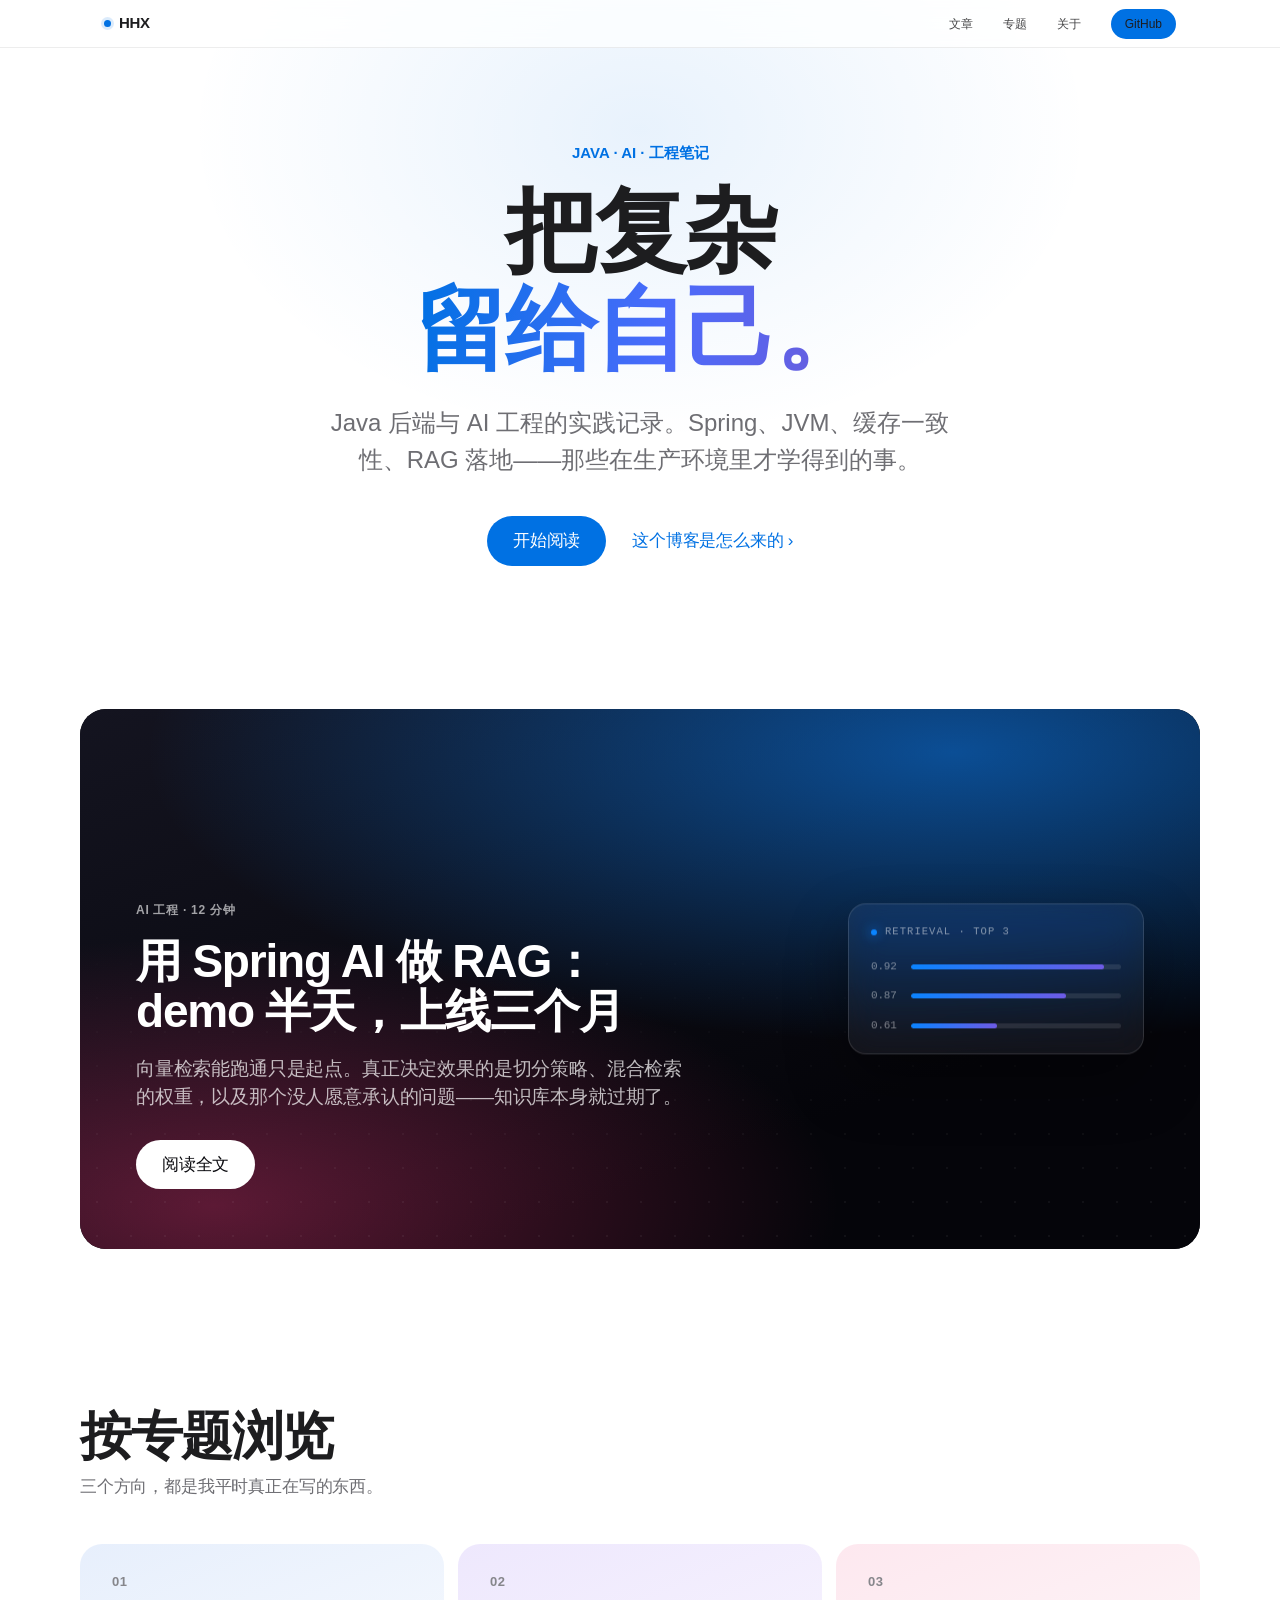
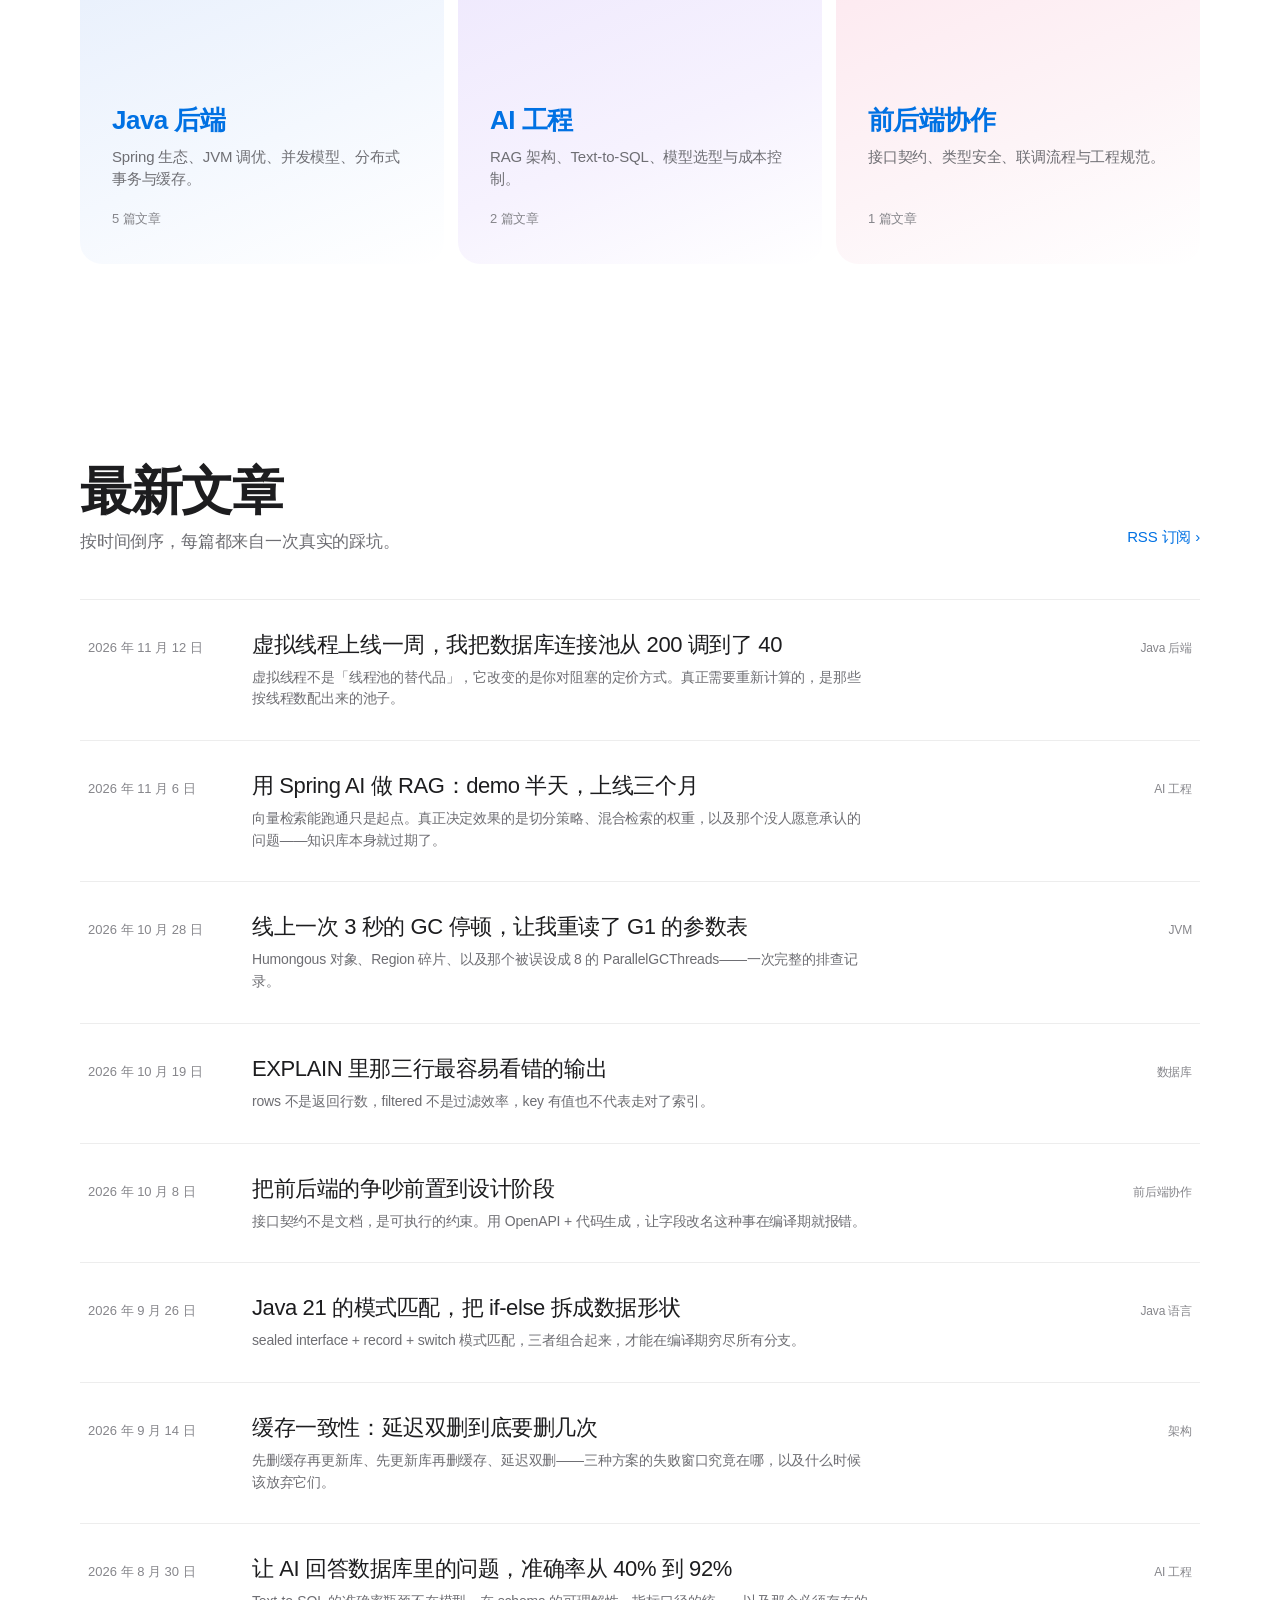
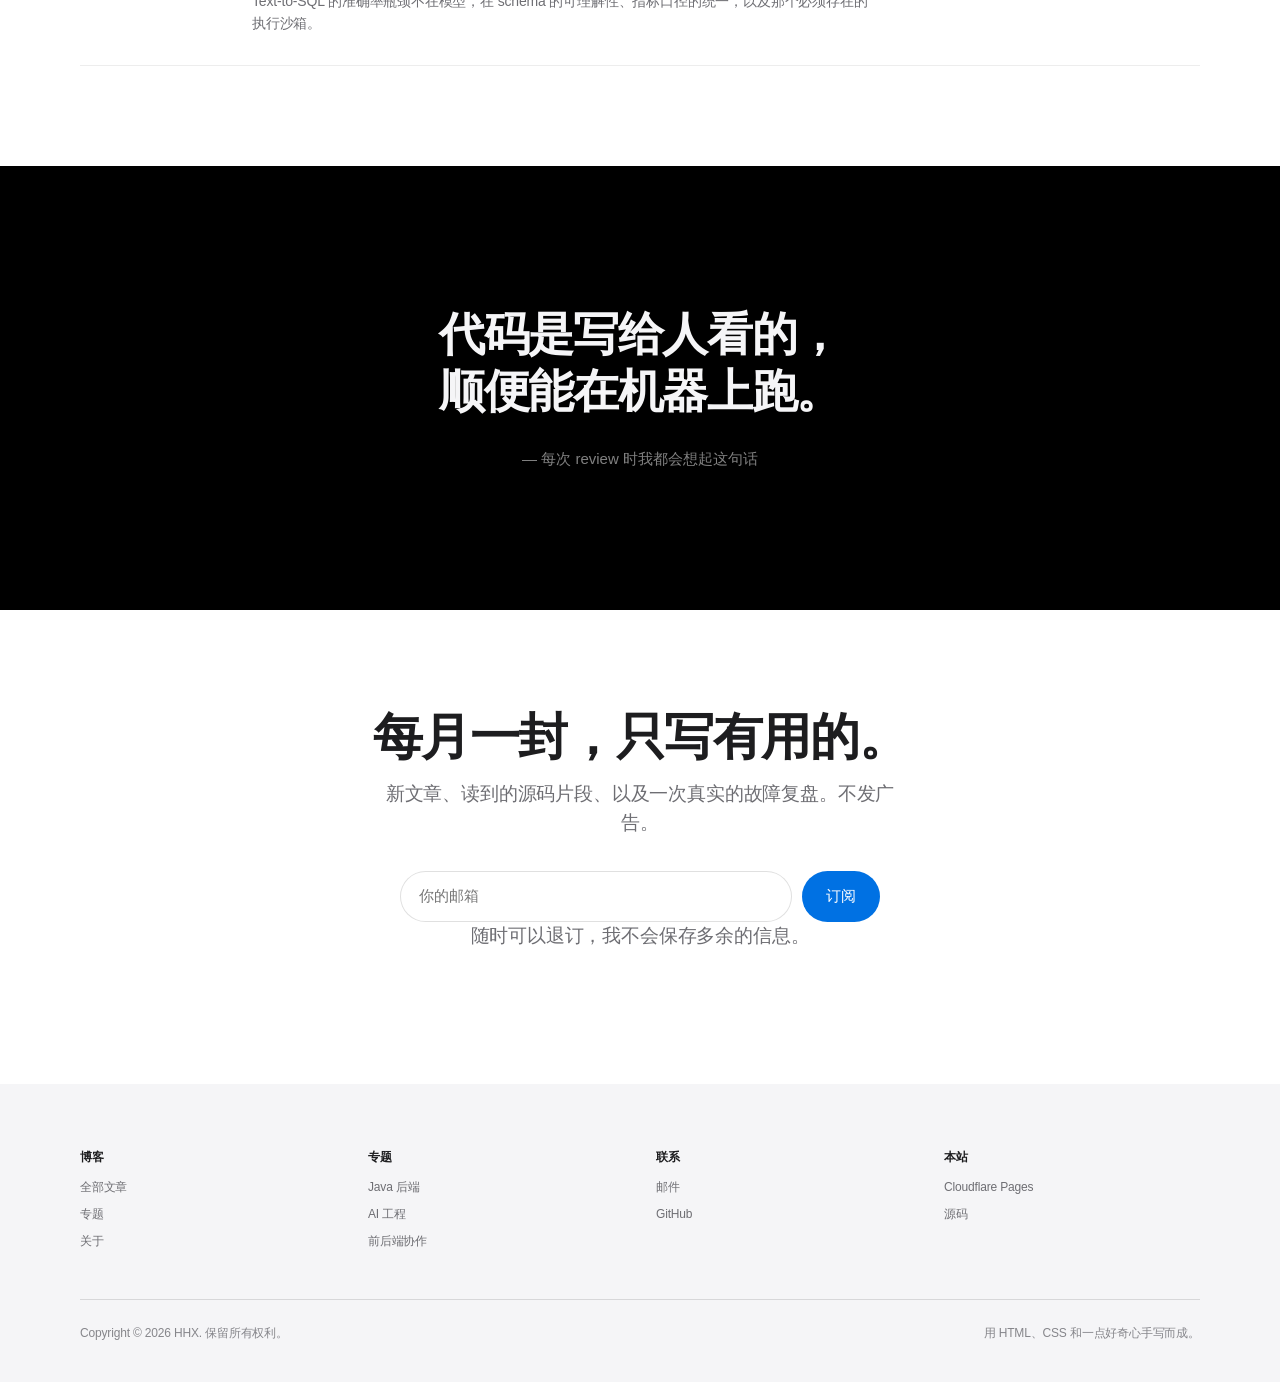
==== index.html @ f8a6522a "feat: 初始化苹果风个人博客 - index/article/about 三页，纯静态零依赖 - 数据驱动文章列表，支持深色模式与移动端 - Cloudflare Pages 部署" ====
<!DOCTYPE html>
<html lang="zh-CN">
<head>
<meta charset="UTF-8" />
<meta name="viewport" content="width=device-width, initial-scale=1" />
<title>HHX — Java 后端与 AI 工程笔记</title>
<meta name="description" content="Java 后端与 AI 工程的实践笔记：Spring、JVM、缓存架构、RAG 与 AI 应用落地。" />
<meta name="theme-color" content="#ffffff" />
<meta property="og:title" content="HHX — Java 后端与 AI 工程笔记" />
<meta property="og:description" content="把复杂留给自己。" />
<meta property="og:type" content="website" />
<link rel="icon" href="data:image/svg+xml,%3Csvg xmlns='http://www.w3.org/2000/svg' viewBox='0 0 32 32'%3E%3Crect width='32' height='32' rx='8' fill='%230071e3'/%3E%3Ctext x='16' y='22' font-family='Helvetica,Arial' font-size='15' font-weight='700' fill='white' text-anchor='middle'%3EH%3C/text%3E%3C/svg%3E" />
<link rel="stylesheet" href="assets/css/site.css" />
</head>
<body>

<nav class="nav">
  <div class="nav-inner">
    <a class="brand" href="index.html"><span class="brand-dot"></span>HHX</a>
    <div class="nav-links">
      <a href="#articles">文章</a>
      <a href="#topics">专题</a>
      <a href="about.html">关于</a>
      <a class="nav-cta" href="https://github.com" target="_blank" rel="noopener">GitHub</a>
    </div>
  </div>
</nav>

<header class="hero">
  <p class="eyebrow reveal">JAVA · AI · 工程笔记</p>
  <h1 class="reveal">把复杂<br /><span class="grad">留给自己。</span></h1>
  <p class="hero-sub reveal">Java 后端与 AI 工程的实践记录。Spring、JVM、缓存一致性、RAG 落地——那些在生产环境里才学得到的事。</p>
  <div class="cta-row reveal">
    <a class="btn" href="#articles">开始阅读</a>
    <a class="link-arrow" href="about.html">这个博客是怎么来的 <span>›</span></a>
  </div>
</header>

<section class="section section--tight">
  <article class="feature reveal" data-featured>
    <div class="feature-body">
      <span class="tag" data-featured-meta>精选</span>
      <h3 data-featured-title>用 Spring AI 做 RAG：demo 半天，上线三个月</h3>
      <p data-featured-excerpt>向量检索能跑通只是起点。真正决定效果的是切分策略与混合检索。</p>
      <a class="btn" data-featured-link href="article.html">阅读全文</a>
    </div>
    <div class="feature-art" aria-hidden="true">
      <div class="fa-panel">
        <div class="fa-head"><span class="fa-dot"></span>retrieval · top 3</div>
        <div class="fa-row"><span class="fa-score">0.92</span><span class="fa-bar"><i style="--w:92%"></i></span></div>
        <div class="fa-row"><span class="fa-score">0.87</span><span class="fa-bar"><i style="--w:74%"></i></span></div>
        <div class="fa-row"><span class="fa-score">0.61</span><span class="fa-bar"><i style="--w:41%"></i></span></div>
      </div>
    </div>
  </article>
</section>

<section class="section" id="topics">
  <div class="wrap">
    <div class="section-head reveal">
      <div>
        <h2>按专题浏览</h2>
        <p>三个方向，都是我平时真正在写的东西。</p>
      </div>
    </div>
    <div class="tiles">
      <a class="tile tile--java reveal" href="#articles">
        <span class="tile-num">01</span>
        <h3>Java 后端</h3>
        <p>Spring 生态、JVM 调优、并发模型、分布式事务与缓存。</p>
        <span class="count" data-count="java">文章</span>
      </a>
      <a class="tile tile--ai reveal" href="#articles">
        <span class="tile-num">02</span>
        <h3>AI 工程</h3>
        <p>RAG 架构、Text-to-SQL、模型选型与成本控制。</p>
        <span class="count" data-count="ai">文章</span>
      </a>
      <a class="tile tile--fe reveal" href="#articles">
        <span class="tile-num">03</span>
        <h3>前后端协作</h3>
        <p>接口契约、类型安全、联调流程与工程规范。</p>
        <span class="count" data-count="fe">文章</span>
      </a>
    </div>
  </div>
</section>

<section class="section" id="articles">
  <div class="wrap">
    <div class="section-head reveal">
      <div>
        <h2>最新文章</h2>
        <p>按时间倒序，每篇都来自一次真实的踩坑。</p>
      </div>
      <a class="link-arrow" href="about.html">RSS 订阅 <span>›</span></a>
    </div>
    <div class="posts" data-post-list></div>
  </div>
</section>

<section class="quote">
  <blockquote class="reveal">代码是写给人看的，<br />顺便能在机器上跑。</blockquote>
  <cite class="reveal">— 每次 review 时我都会想起这句话</cite>
</section>

<section class="section">
  <div class="wrap subscribe">
    <h2 class="reveal">每月一封，只写有用的。</h2>
    <p class="reveal">新文章、读到的源码片段、以及一次真实的故障复盘。不发广告。</p>
    <form class="mail-form reveal">
      <input type="email" placeholder="你的邮箱" required aria-label="邮箱" />
      <button type="submit">订阅</button>
    </form>
    <p class="form-note reveal">随时可以退订，我不会保存多余的信息。</p>
  </div>
</section>

<footer class="footer">
  <div class="footer-inner">
    <div class="footer-cols">
      <div class="footer-col">
        <h4>博客</h4>
        <ul>
          <li><a href="#articles">全部文章</a></li>
          <li><a href="#topics">专题</a></li>
          <li><a href="about.html">关于</a></li>
        </ul>
      </div>
      <div class="footer-col">
        <h4>专题</h4>
        <ul>
          <li><a href="#articles">Java 后端</a></li>
          <li><a href="#articles">AI 工程</a></li>
          <li><a href="#articles">前后端协作</a></li>
        </ul>
      </div>
      <div class="footer-col">
        <h4>联系</h4>
        <ul>
          <li><a href="mailto:huanghaoxuan822@163.com">邮件</a></li>
          <li><a href="https://github.com" target="_blank" rel="noopener">GitHub</a></li>
        </ul>
      </div>
      <div class="footer-col">
        <h4>本站</h4>
        <ul>
          <li><a href="https://pages.cloudflare.com" target="_blank" rel="noopener">Cloudflare Pages</a></li>
          <li><a href="https://github.com" target="_blank" rel="noopener">源码</a></li>
        </ul>
      </div>
    </div>
    <div class="footer-bottom">
      <span>Copyright © <span data-year>2026</span> HHX. 保留所有权利。</span>
      <span>用 HTML、CSS 和一点好奇心手写而成。</span>
    </div>
  </div>
</footer>

<script src="assets/js/data.js"></script>
<script src="assets/js/app.js"></script>
</body>
</html>
---- assets/css/site.css ----
/* ==========================================================================
   HHX — Java & AI Notes
   视觉语言参考 apple.com：系统字体、大留白、极细分割线、克制的动效
   ========================================================================== */

:root {
  --ink: #1d1d1f;
  --ink-2: #6e6e73;
  --ink-3: #86868b;
  --line: rgba(0, 0, 0, 0.12);
  --line-soft: rgba(0, 0, 0, 0.07);
  --paper: #ffffff;
  --paper-2: #f5f5f7;
  --night: #000000;
  --night-ink: #f5f5f7;
  --blue: #0071e3;
  --blue-hover: #0077ed;
  --nav-h: 48px;
  --maxw: 1120px;
  --ease: cubic-bezier(0.28, 0.11, 0.32, 1);
  --font: "SF Pro Display", "SF Pro Text", -apple-system, BlinkMacSystemFont,
    "Helvetica Neue", "PingFang SC", "Hiragino Sans GB", "Microsoft YaHei",
    sans-serif;
  --mono: "SF Mono", ui-monospace, "JetBrains Mono", Menlo, Consolas,
    "Liberation Mono", monospace;
}

* {
  box-sizing: border-box;
}

html {
  scroll-behavior: smooth;
  -webkit-text-size-adjust: 100%;
}

body {
  margin: 0;
  background: var(--paper);
  color: var(--ink);
  font-family: var(--font);
  font-size: 17px;
  line-height: 1.5;
  letter-spacing: -0.01em;
  -webkit-font-smoothing: antialiased;
  -moz-osx-font-smoothing: grayscale;
  overflow-x: hidden;
}

img {
  max-width: 100%;
  display: block;
}

a {
  color: var(--blue);
  text-decoration: none;
  transition: opacity 0.3s var(--ease), color 0.3s var(--ease);
}

a:hover {
  text-decoration: none;
}

::selection {
  background: rgba(0, 113, 227, 0.18);
}

/* ---------- 导航 ---------- */

.nav {
  position: fixed;
  top: 0;
  left: 0;
  right: 0;
  z-index: 100;
  height: var(--nav-h);
  background: rgba(255, 255, 255, 0.72);
  backdrop-filter: saturate(180%) blur(20px);
  -webkit-backdrop-filter: saturate(180%) blur(20px);
  border-bottom: 1px solid var(--line-soft);
  transition: background 0.4s var(--ease), border-color 0.4s var(--ease);
}

.nav-inner {
  max-width: var(--maxw);
  height: 100%;
  margin: 0 auto;
  padding: 0 24px;
  display: flex;
  align-items: center;
  gap: 32px;
}

.brand {
  font-size: 15px;
  font-weight: 600;
  letter-spacing: -0.02em;
  color: var(--ink);
  display: inline-flex;
  align-items: center;
  gap: 8px;
}

.brand-dot {
  width: 7px;
  height: 7px;
  border-radius: 50%;
  background: var(--blue);
  box-shadow: 0 0 0 3px rgba(0, 113, 227, 0.14);
}

.nav-links {
  display: flex;
  align-items: center;
  gap: 30px;
  margin-left: auto;
}

.nav-links a {
  font-size: 12px;
  color: var(--ink);
  opacity: 0.82;
  letter-spacing: 0;
}

.nav-links a:hover {
  opacity: 1;
}

.nav-links a.is-active {
  opacity: 1;
  font-weight: 500;
}

.nav-cta {
  font-size: 12px;
  color: #fff;
  background: var(--blue);
  padding: 6px 14px;
  border-radius: 980px;
  opacity: 1 !important;
}

.nav-cta:hover {
  background: var(--blue-hover);
}

/* ---------- 首屏 ---------- */

.hero {
  padding: calc(var(--nav-h) + 92px) 24px 84px;
  text-align: center;
  position: relative;
  overflow: hidden;
}

.hero::after {
  content: "";
  position: absolute;
  left: 50%;
  top: -180px;
  width: 900px;
  height: 620px;
  transform: translateX(-50%);
  background: radial-gradient(
    closest-side,
    rgba(0, 113, 227, 0.09),
    rgba(0, 113, 227, 0)
  );
  pointer-events: none;
  z-index: -1;
}

.eyebrow {
  display: inline-block;
  font-size: 15px;
  font-weight: 600;
  color: var(--blue);
  letter-spacing: 0;
  margin: 0 0 18px;
}

.hero h1 {
  margin: 0 auto 26px;
  font-size: clamp(42px, 7.4vw, 92px);
  line-height: 1.06;
  letter-spacing: -0.02em;
  font-weight: 700;
  max-width: 15em;
}

.grad {
  background: linear-gradient(96deg, #0071e3 0%, #4b6bfb 55%, #6e5bd8 100%);
  -webkit-background-clip: text;
  background-clip: text;
  -webkit-text-fill-color: transparent;
  color: transparent;
}

.hero-sub {
  margin: 0 auto;
  max-width: 620px;
  font-size: clamp(19px, 2.1vw, 24px);
  line-height: 1.55;
  color: var(--ink-2);
  letter-spacing: 0;
}

.cta-row {
  margin-top: 38px;
  display: flex;
  align-items: center;
  justify-content: center;
  gap: 26px;
  flex-wrap: wrap;
}

.btn {
  display: inline-flex;
  align-items: center;
  gap: 7px;
  font-size: 17px;
  padding: 12px 26px;
  border-radius: 980px;
  background: var(--blue);
  color: #fff;
  transition: background 0.25s var(--ease), transform 0.25s var(--ease);
}

.btn:hover {
  background: var(--blue-hover);
  transform: translateY(-1px);
}

.link-arrow {
  font-size: 17px;
  color: var(--blue);
  display: inline-flex;
  align-items: center;
  gap: 4px;
}

.link-arrow span {
  transition: transform 0.3s var(--ease);
  display: inline-block;
}

.link-arrow:hover span {
  transform: translateX(3px);
}

/* ---------- 通用区块 ---------- */

.section {
  padding: 100px 24px;
}

.section--tight {
  padding: 60px 24px;
}

.wrap {
  max-width: var(--maxw);
  margin: 0 auto;
}

.section-head {
  display: flex;
  align-items: flex-end;
  justify-content: space-between;
  gap: 24px;
  margin-bottom: 44px;
}

.section-head h2 {
  margin: 0;
  font-size: clamp(30px, 4.2vw, 52px);
  line-height: 1.06;
  letter-spacing: -0.028em;
  font-weight: 700;
}

.section-head p {
  margin: 10px 0 0;
  color: var(--ink-2);
  font-size: 17px;
}

.section-head .link-arrow {
  font-size: 15px;
  white-space: nowrap;
  padding-bottom: 6px;
}

/* ---------- 精选大卡 ---------- */

.feature {
  max-width: var(--maxw);
  margin: 0 auto;
  border-radius: 26px;
  overflow: hidden;
  position: relative;
  min-height: 540px;
  display: flex;
  align-items: flex-end;
  background: #0b0b0f;
  color: #fff;
  isolation: isolate;
}

.feature::before {
  content: "";
  position: absolute;
  inset: 0;
  background: radial-gradient(
      120% 90% at 78% 8%,
      rgba(10, 132, 255, 0.55),
      transparent 60%
    ),
    radial-gradient(90% 80% at 12% 92%, rgba(255, 59, 127, 0.34), transparent 62%),
    linear-gradient(160deg, #141420 0%, #05050a 72%);
  z-index: -2;
}

.feature::after {
  content: "";
  position: absolute;
  inset: 0;
  background-image: radial-gradient(
      rgba(255, 255, 255, 0.55) 1px,
      transparent 1px
    );
  background-size: 34px 34px;
  opacity: 0.09;
  mask-image: linear-gradient(to top, #000 10%, transparent 62%);
  -webkit-mask-image: linear-gradient(to top, #000 10%, transparent 62%);
  z-index: -1;
}

.feature-body {
  padding: 56px 56px 60px;
  max-width: 660px;
}

.tag {
  display: inline-block;
  font-size: 12px;
  letter-spacing: 0.06em;
  text-transform: uppercase;
  font-weight: 600;
  color: rgba(255, 255, 255, 0.62);
  margin-bottom: 18px;
}

.feature h3 {
  margin: 0 0 18px;
  font-size: clamp(30px, 3.6vw, 46px);
  line-height: 1.08;
  letter-spacing: -0.026em;
  font-weight: 700;
}

.feature p {
  margin: 0 0 28px;
  font-size: 19px;
  line-height: 1.5;
  color: rgba(255, 255, 255, 0.72);
}

.feature .btn {
  background: #fff;
  color: #0b0b0f;
}

.feature .btn:hover {
  background: #ededf2;
}

/* 精选卡右侧的检索示意 */
.feature-art {
  position: absolute;
  right: 56px;
  top: 50%;
  transform: translateY(-50%);
  width: 296px;
  z-index: 1;
  pointer-events: none;
}

.fa-panel {
  background: rgba(255, 255, 255, 0.06);
  border: 1px solid rgba(255, 255, 255, 0.13);
  border-radius: 18px;
  padding: 20px 22px;
  backdrop-filter: blur(16px) saturate(160%);
  -webkit-backdrop-filter: blur(16px) saturate(160%);
  box-shadow: 0 26px 60px rgba(0, 0, 0, 0.38);
  animation: floaty 8s ease-in-out infinite;
}

.fa-head {
  display: flex;
  align-items: center;
  gap: 8px;
  font-family: var(--mono);
  font-size: 10.5px;
  letter-spacing: 0.1em;
  text-transform: uppercase;
  color: rgba(255, 255, 255, 0.5);
  margin-bottom: 18px;
}

.fa-dot {
  width: 6px;
  height: 6px;
  border-radius: 50%;
  background: #0a84ff;
  box-shadow: 0 0 12px #0a84ff;
}

.fa-row {
  display: flex;
  align-items: center;
  gap: 12px;
  margin-bottom: 13px;
}

.fa-row:last-child {
  margin-bottom: 0;
}

.fa-score {
  font-family: var(--mono);
  font-size: 11px;
  color: rgba(255, 255, 255, 0.46);
  width: 28px;
  flex: none;
}

.fa-bar {
  flex: 1;
  height: 5px;
  border-radius: 99px;
  background: rgba(255, 255, 255, 0.1);
  overflow: hidden;
}

.fa-bar i {
  display: block;
  height: 100%;
  width: var(--w, 60%);
  border-radius: 99px;
  background: linear-gradient(90deg, #0a84ff, #6e5be6);
}

@keyframes floaty {
  0%,
  100% {
    transform: translateY(0);
  }
  50% {
    transform: translateY(-9px);
  }
}

/* ---------- 专题磁贴 ---------- */

.tiles {
  display: grid;
  grid-template-columns: repeat(3, 1fr);
  gap: 14px;
  max-width: var(--maxw);
  margin: 0 auto;
}

.tile {
  position: relative;
  border-radius: 22px;
  padding: 36px 32px;
  min-height: 320px;
  display: flex;
  flex-direction: column;
  justify-content: flex-end;
  background: var(--paper-2);
  overflow: hidden;
  transition: transform 0.5s var(--ease), box-shadow 0.5s var(--ease);
}

.tile:hover {
  transform: translateY(-3px);
  box-shadow: 0 22px 50px rgba(0, 0, 0, 0.08);
}

.tile-num {
  position: absolute;
  top: 28px;
  left: 32px;
  font-size: 13px;
  font-weight: 600;
  color: var(--ink-3);
  letter-spacing: 0.04em;
}

.tile h3 {
  margin: 0 0 10px;
  font-size: 26px;
  line-height: 1.15;
  letter-spacing: -0.02em;
  font-weight: 600;
}

.tile p {
  margin: 0 0 18px;
  font-size: 15px;
  line-height: 1.5;
  color: var(--ink-2);
  min-height: 3em;
}

.tile .count {
  font-size: 13px;
  color: var(--ink-3);
}

.tile--java {
  background: linear-gradient(158deg, #e7effc 0%, #f4f8fe 58%, #ffffff 100%);
}

.tile--ai {
  background: linear-gradient(158deg, #eee8fd 0%, #f6f2fe 58%, #ffffff 100%);
}

.tile--fe {
  background: linear-gradient(158deg, #fde8ef 0%, #fdf4f7 58%, #ffffff 100%);
}

/* ---------- 文章列表 ---------- */

.posts {
  max-width: var(--maxw);
  margin: 0 auto;
  border-top: 1px solid var(--line-soft);
}

.post-row {
  display: grid;
  grid-template-columns: 132px 1fr 92px;
  gap: 32px;
  align-items: baseline;
  padding: 30px 8px;
  border-bottom: 1px solid var(--line-soft);
  color: var(--ink);
  transition: background 0.35s var(--ease);
}

.post-row:hover {
  background: var(--paper-2);
}

.post-date {
  font-size: 13px;
  color: var(--ink-3);
  letter-spacing: 0;
  font-variant-numeric: tabular-nums;
}

.post-title {
  font-size: 22px;
  line-height: 1.32;
  letter-spacing: -0.018em;
  font-weight: 500;
  display: flex;
  align-items: baseline;
  gap: 12px;
}

.post-title .dot {
  flex: none;
  transform: translateY(-3px);
  opacity: 0;
  transition: opacity 0.3s var(--ease);
}

.post-row:hover .post-title {
  color: var(--blue);
}

.post-row:hover .dot {
  opacity: 1;
}

.post-excerpt {
  display: block;
  font-size: 14px;
  line-height: 1.55;
  color: var(--ink-2);
  margin-top: 8px;
  max-width: 620px;
}

.post-cat {
  font-size: 12px;
  color: var(--ink-3);
  text-align: right;
  white-space: nowrap;
}

/* ---------- 引文 ---------- */

.quote {
  background: var(--night);
  color: var(--night-ink);
  padding: 140px 24px;
  text-align: center;
}

.quote blockquote {
  margin: 0 auto;
  max-width: 900px;
  font-size: clamp(26px, 4vw, 46px);
  line-height: 1.24;
  letter-spacing: -0.03em;
  font-weight: 600;
}

.quote cite {
  display: block;
  margin-top: 28px;
  font-size: 15px;
  font-style: normal;
  color: rgba(255, 255, 255, 0.5);
  letter-spacing: 0;
}

/* ---------- 订阅 ---------- */

.subscribe {
  text-align: center;
}

.subscribe h2 {
  margin: 0 0 16px;
  font-size: clamp(30px, 4.2vw, 50px);
  letter-spacing: -0.028em;
  line-height: 1.08;
}

.subscribe p {
  margin: 0 auto 34px;
  max-width: 520px;
  color: var(--ink-2);
  font-size: 19px;
}

.mail-form {
  display: flex;
  gap: 10px;
  justify-content: center;
  max-width: 480px;
  margin: 0 auto;
  flex-wrap: wrap;
}

.mail-form input {
  flex: 1 1 240px;
  min-width: 0;
  font: inherit;
  font-size: 15px;
  padding: 13px 18px;
  border-radius: 980px;
  border: 1px solid var(--line);
  background: var(--paper);
  color: var(--ink);
  outline: none;
  transition: border-color 0.3s var(--ease), box-shadow 0.3s var(--ease);
}

.mail-form input:focus {
  border-color: var(--blue);
  box-shadow: 0 0 0 4px rgba(0, 113, 227, 0.12);
}

.mail-form button {
  font: inherit;
  font-size: 15px;
  padding: 13px 24px;
  border: 0;
  border-radius: 980px;
  background: var(--blue);
  color: #fff;
  cursor: pointer;
  transition: background 0.25s var(--ease);
}

.mail-form button:hover {
  background: var(--blue-hover);
}

.form-note {
  margin-top: 14px;
  font-size: 12px;
  color: var(--ink-3);
}

/* ---------- 页脚 ---------- */

.footer {
  background: var(--paper-2);
  padding: 64px 24px 40px;
  font-size: 12px;
  color: var(--ink-2);
}

.footer-inner {
  max-width: var(--maxw);
  margin: 0 auto;
}

.footer-cols {
  display: grid;
  grid-template-columns: repeat(4, 1fr);
  gap: 32px;
  padding-bottom: 40px;
  border-bottom: 1px solid var(--line);
}

.footer-col h4 {
  margin: 0 0 12px;
  font-size: 12px;
  font-weight: 600;
  color: var(--ink);
}

.footer-col ul {
  list-style: none;
  margin: 0;
  padding: 0;
}

.footer-col li {
  margin-bottom: 9px;
}

.footer-col a {
  color: var(--ink-2);
}

.footer-col a:hover {
  color: var(--ink);
}

.footer-bottom {
  padding-top: 24px;
  display: flex;
  justify-content: space-between;
  gap: 16px;
  flex-wrap: wrap;
  color: var(--ink-3);
}

.footer-bottom a {
  color: var(--ink-3);
}

/* ---------- 滚动揭示 ---------- */

.reveal {
  opacity: 0;
  transform: translateY(26px);
  transition: opacity 0.9s var(--ease), transform 0.9s var(--ease);
  will-change: opacity, transform;
}

.reveal.is-in {
  opacity: 1;
  transform: none;
}

/* ---------- 文章页 ---------- */

.article-hero {
  padding: calc(var(--nav-h) + 88px) 24px 56px;
  text-align: center;
}

.article-hero .cat {
  font-size: 13px;
  font-weight: 600;
  color: var(--blue);
  letter-spacing: 0.04em;
  text-transform: uppercase;
}

.article-hero h1 {
  margin: 16px auto 22px;
  max-width: 800px;
  font-size: clamp(31px, 4.6vw, 54px);
  line-height: 1.14;
  letter-spacing: -0.028em;
  font-weight: 700;
}

.article-meta {
  font-size: 13px;
  color: var(--ink-3);
  display: flex;
  gap: 10px;
  justify-content: center;
  align-items: center;
  flex-wrap: wrap;
}

.article-meta i {
  width: 3px;
  height: 3px;
  border-radius: 50%;
  background: currentColor;
  display: inline-block;
  opacity: 0.6;
}

.progress {
  position: fixed;
  top: var(--nav-h);
  left: 0;
  height: 2px;
  width: 0;
  background: var(--blue);
  z-index: 101;
  transition: width 0.1s linear;
}

.prose {
  max-width: 692px;
  margin: 0 auto;
  padding: 0 24px 40px;
  font-size: 19px;
  line-height: 1.72;
  letter-spacing: -0.005em;
  color: var(--ink);
}

.prose > p:first-of-type {
  font-size: 21px;
  line-height: 1.6;
  color: var(--ink-2);
}

.prose h2 {
  margin: 56px 0 18px;
  font-size: 31px;
  line-height: 1.2;
  letter-spacing: -0.024em;
  font-weight: 700;
}

.prose h3 {
  margin: 40px 0 12px;
  font-size: 23px;
  line-height: 1.3;
  letter-spacing: -0.018em;
  font-weight: 600;
}

.prose p {
  margin: 0 0 24px;
}

.prose ul,
.prose ol {
  margin: 0 0 24px;
  padding-left: 22px;
}

.prose li {
  margin-bottom: 9px;
}

.prose a {
  border-bottom: 1px solid rgba(0, 113, 227, 0.32);
}

.prose strong {
  font-weight: 600;
}

.prose code {
  font-family: var(--mono);
  font-size: 0.84em;
  background: rgba(0, 0, 0, 0.055);
  padding: 2px 6px;
  border-radius: 5px;
  letter-spacing: 0;
}

.prose pre {
  background: #15151a;
  color: #f2f2f7;
  border-radius: 18px;
  padding: 24px 26px;
  overflow-x: auto;
  margin: 0 0 30px;
  font-size: 13.5px;
  line-height: 1.75;
  letter-spacing: 0;
}

.prose pre code {
  background: none;
  padding: 0;
  font-size: inherit;
  color: inherit;
}

.prose blockquote {
  margin: 0 0 28px;
  padding: 4px 0 4px 22px;
  border-left: 3px solid var(--blue);
  color: var(--ink-2);
  font-size: 20px;
  line-height: 1.6;
}

.prose img {
  border-radius: 16px;
  margin: 0 0 30px;
}

.prose hr {
  border: 0;
  border-top: 1px solid var(--line-soft);
  margin: 44px 0;
}

.article-foot {
  max-width: 692px;
  margin: 0 auto;
  padding: 32px 24px 96px;
  border-top: 1px solid var(--line-soft);
  display: flex;
  justify-content: space-between;
  align-items: center;
  gap: 20px;
  flex-wrap: wrap;
  font-size: 14px;
  color: var(--ink-2);
}

.chips {
  display: flex;
  gap: 8px;
  flex-wrap: wrap;
}

.chip {
  font-size: 12px;
  padding: 6px 12px;
  border-radius: 980px;
  background: var(--paper-2);
  color: var(--ink-2);
  border: 1px solid var(--line-soft);
}

.next-post {
  display: block;
  max-width: 692px;
  margin: 0 auto 96px;
  padding: 32px;
  border-radius: 20px;
  background: var(--paper-2);
  color: var(--ink);
  transition: transform 0.4s var(--ease), background 0.4s var(--ease);
}

.next-post:hover {
  transform: translateY(-2px);
  background: #eeeef1;
}

.next-post span {
  font-size: 12px;
  color: var(--ink-3);
  letter-spacing: 0.04em;
}

.next-post h4 {
  margin: 10px 0 0;
  font-size: 24px;
  letter-spacing: -0.02em;
  font-weight: 600;
}

/* ---------- 关于页 ---------- */

.about-grid {
  display: grid;
  grid-template-columns: 1.15fr 0.85fr;
  gap: 64px;
  max-width: var(--maxw);
  margin: 0 auto;
  align-items: start;
}

.about-grid p {
  font-size: 19px;
  line-height: 1.68;
  color: var(--ink-2);
  margin: 0 0 22px;
}

.about-grid strong {
  color: var(--ink);
  font-weight: 600;
}

.stack-card {
  border-radius: 22px;
  background: var(--paper-2);
  padding: 32px;
}

.stack-card h3 {
  margin: 0 0 20px;
  font-size: 17px;
  font-weight: 600;
}

.stack-item {
  display: flex;
  justify-content: space-between;
  padding: 12px 0;
  border-bottom: 1px solid var(--line-soft);
  font-size: 14px;
}

.stack-item:last-child {
  border-bottom: 0;
}

.stack-item span:last-child {
  color: var(--ink-3);
}

/* ---------- 响应式 ---------- */

@media (max-width: 1000px) {
  .tiles {
    grid-template-columns: 1fr;
  }

  .tile {
    min-height: 240px;
  }

  .feature-art {
    display: none;
  }

  .about-grid {
    grid-template-columns: 1fr;
    gap: 40px;
  }
}

@media (max-width: 860px) {
  .nav-links {
    gap: 18px;
  }

  .nav-links a:not(.nav-cta):nth-child(2) {
    display: none;
  }

  .hero {
    padding-top: calc(var(--nav-h) + 64px);
    padding-bottom: 72px;
  }

  .section,
  .section--tight {
    padding: 76px 20px;
  }

  .feature-body {
    padding: 36px 28px 40px;
  }

  .feature {
    min-height: 420px;
    border-radius: 20px;
  }

  .post-row {
    grid-template-columns: 1fr;
    gap: 8px;
    padding: 24px 4px;
  }

  .post-cat {
    text-align: left;
    order: -1;
  }

  .footer-cols {
    grid-template-columns: repeat(2, 1fr);
    gap: 28px;
  }

  .section-head {
    flex-direction: column;
    align-items: flex-start;
    gap: 12px;
  }

  .prose {
    font-size: 18px;
  }

  .prose > p:first-of-type {
    font-size: 19px;
  }

  .quote {
    padding: 88px 20px;
  }
}

@media (prefers-reduced-motion: reduce) {
  *,
  *::before,
  *::after {
    animation-duration: 0.001ms !important;
    transition-duration: 0.001ms !important;
    scroll-behavior: auto !important;
  }

  .reveal {
    opacity: 1;
    transform: none;
  }
}

/* ---------- 暗色模式 ---------- */

@media (prefers-color-scheme: dark) {
  :root {
    --ink: #f5f5f7;
    --ink-2: #a1a1a6;
    --ink-3: #86868b;
    --line: rgba(255, 255, 255, 0.16);
    --line-soft: rgba(255, 255, 255, 0.09);
    --paper: #000000;
    --paper-2: #161617;
  }

  .nav {
    background: rgba(0, 0, 0, 0.72);
  }

  .tile--java,
  .tile--ai,
  .tile--fe {
    background: linear-gradient(160deg, #1c1c1f 0%, #121214 100%);
  }

  .tile:hover {
    box-shadow: 0 22px 50px rgba(0, 0, 0, 0.6);
  }

  .next-post:hover {
    background: #1c1c1f;
  }

  .prose code {
    background: rgba(255, 255, 255, 0.1);
  }

  .prose pre {
    background: #101012;
    border: 1px solid rgba(255, 255, 255, 0.08);
  }

  .feature .btn {
    background: #fff;
    color: #0b0b0f;
  }
}
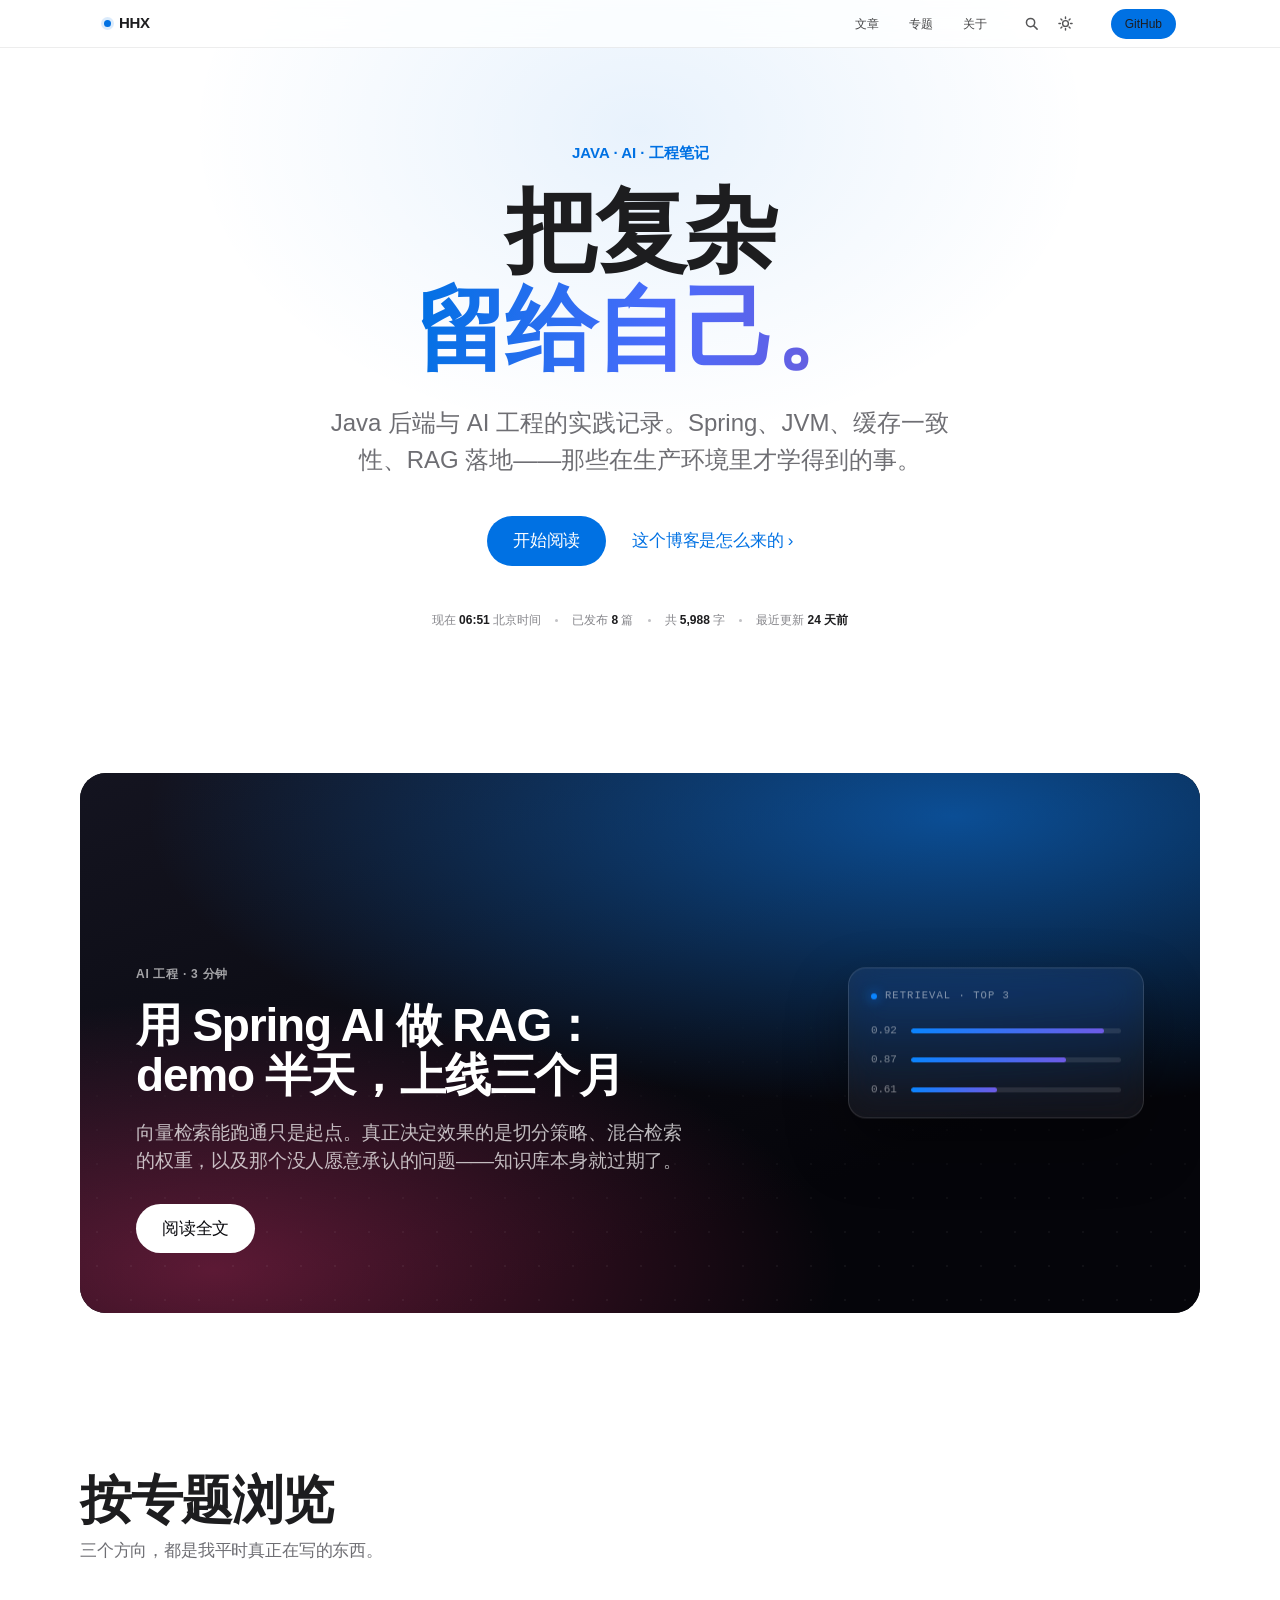
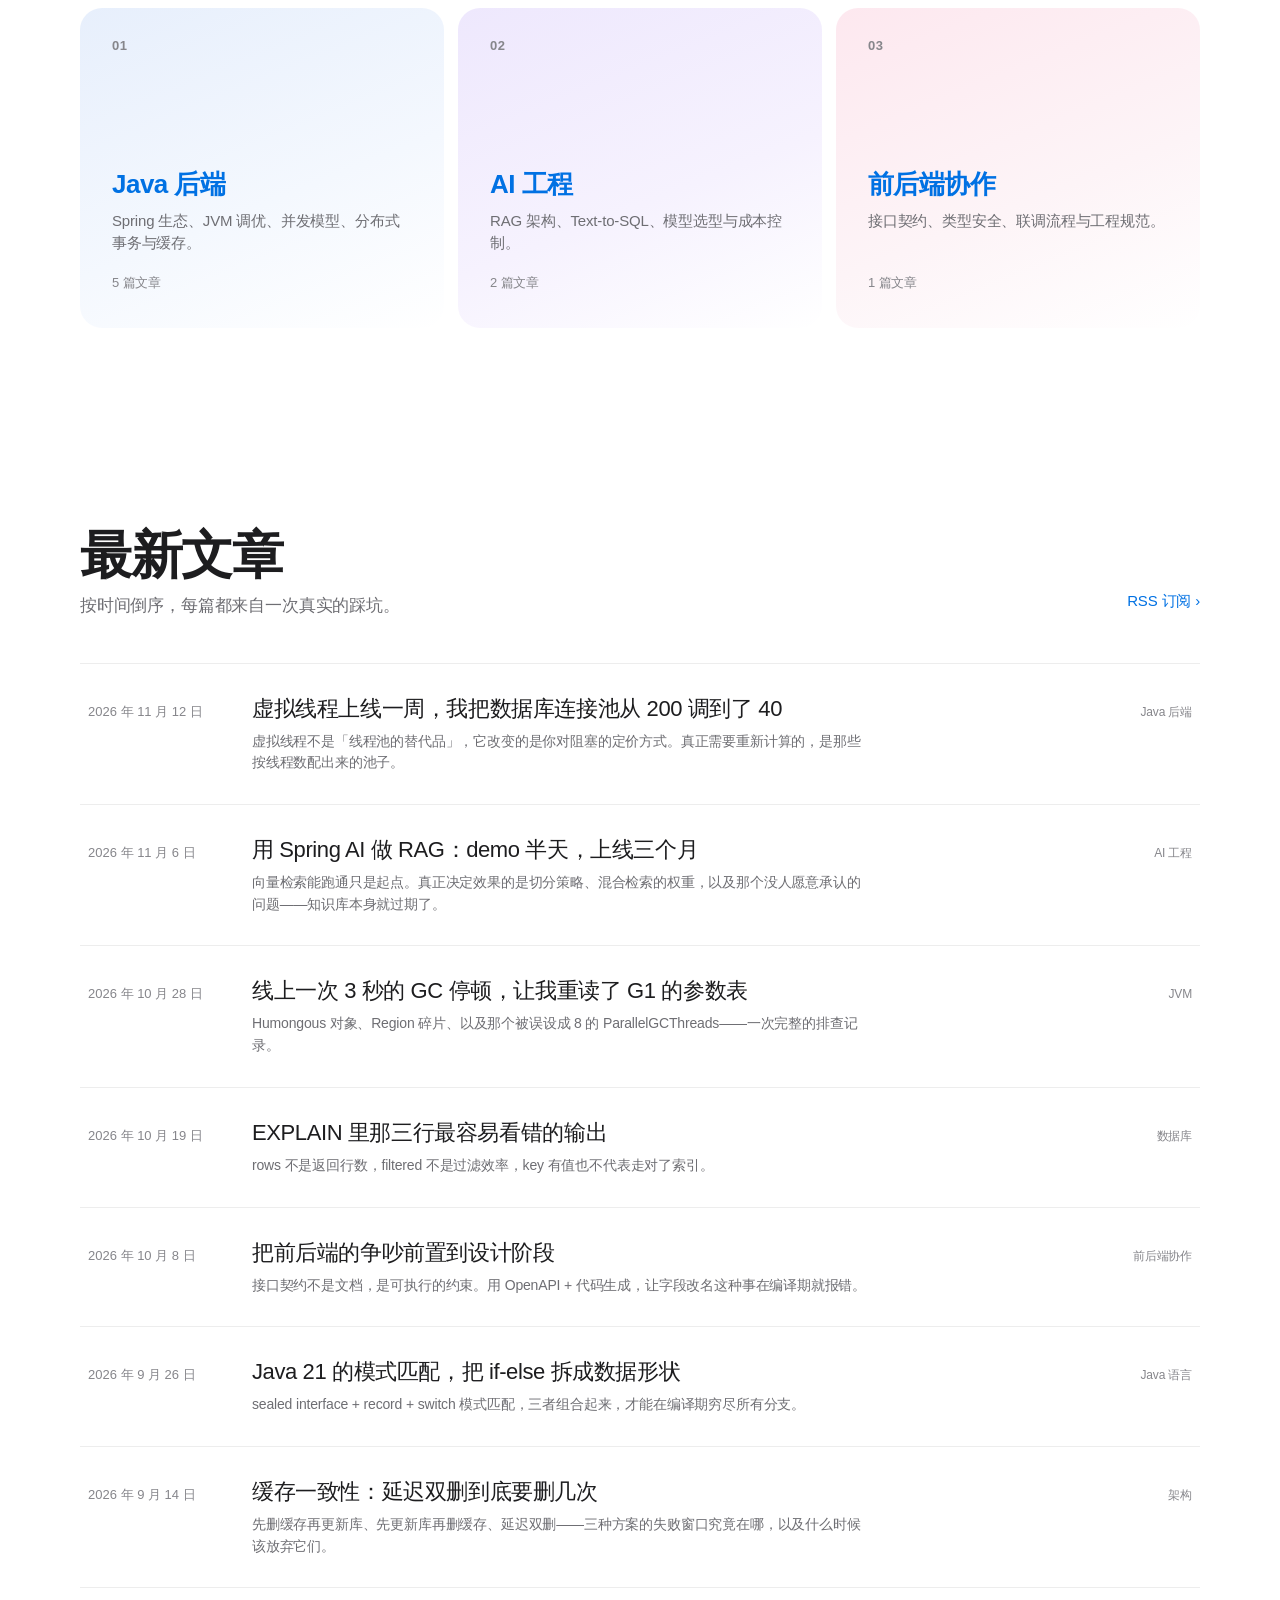
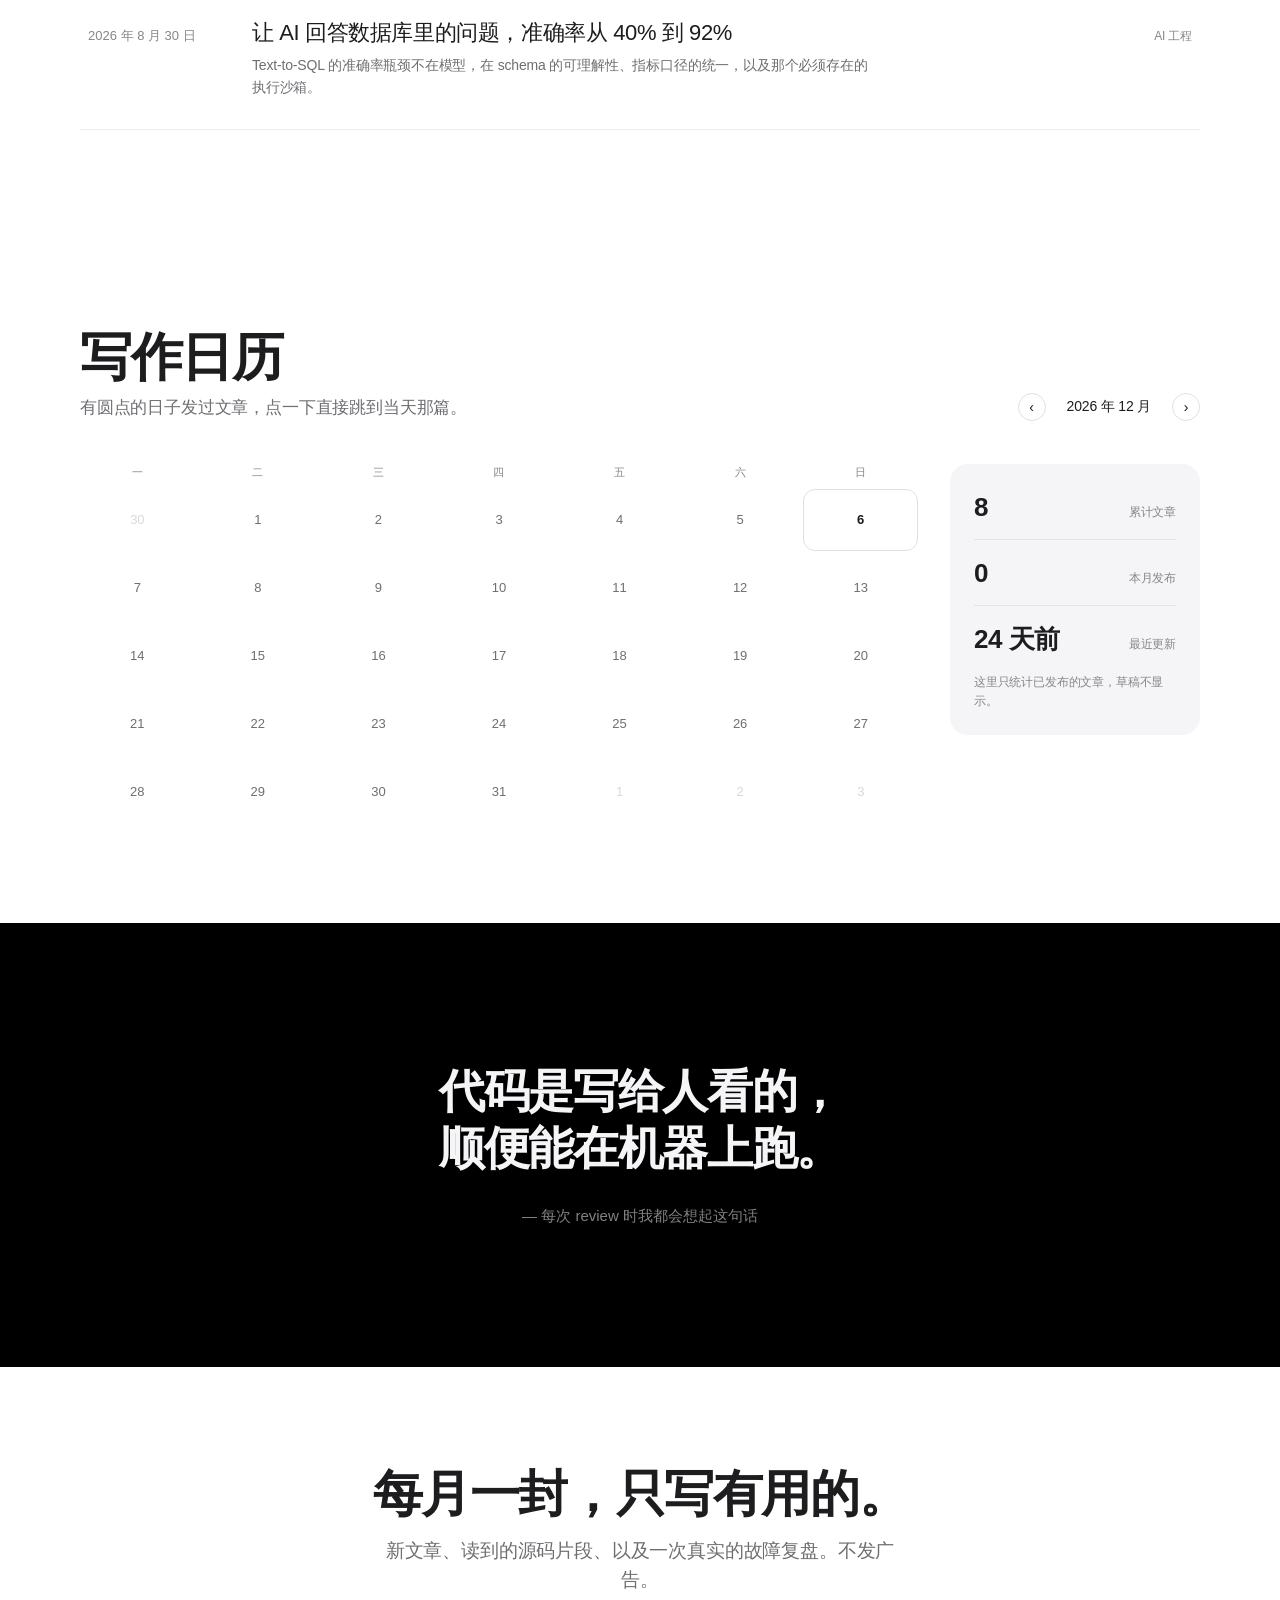
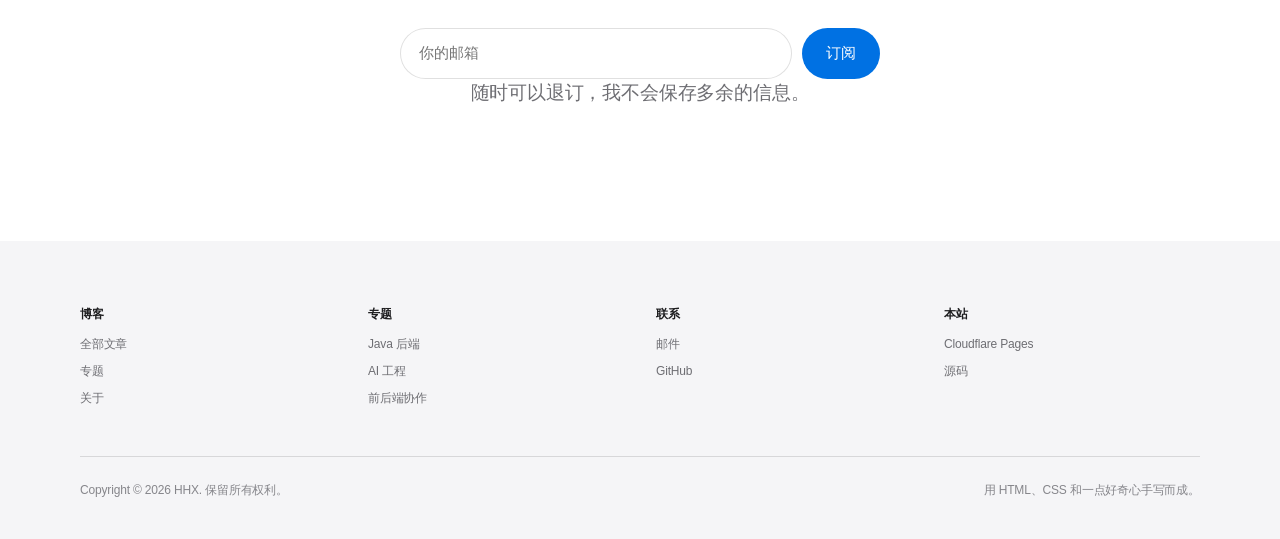
==== commit 4f89be43: "feat: 增加搜索、写作日历、主题切换、目录与 RSS - 站内搜索：⌘K/Ctrl+K 唤起，匹配标题/标签/正文，方向键 + 回车 - 写作日历：月视图，有文章的日期可点击跳转，配累计/本月/最" ====
--- a/index.html
+++ b/index.html
@@ -10,6 +10,7 @@
 <meta property="og:description" content="把复杂留给自己。" />
 <meta property="og:type" content="website" />
 <link rel="icon" href="data:image/svg+xml,%3Csvg xmlns='http://www.w3.org/2000/svg' viewBox='0 0 32 32'%3E%3Crect width='32' height='32' rx='8' fill='%230071e3'/%3E%3Ctext x='16' y='22' font-family='Helvetica,Arial' font-size='15' font-weight='700' fill='white' text-anchor='middle'%3EH%3C/text%3E%3C/svg%3E" />
+<link rel="alternate" type="application/rss+xml" title="HHX — Java 与 AI 笔记" href="feed.xml" />
 <link rel="stylesheet" href="assets/css/site.css" />
 </head>
 <body>
@@ -21,7 +22,7 @@
       <a href="#articles">文章</a>
       <a href="#topics">专题</a>
       <a href="about.html">关于</a>
-      <a class="nav-cta" href="https://github.com" target="_blank" rel="noopener">GitHub</a>
+      <a class="nav-cta" href="https://github.com/h2914214713/hhx-blog" target="_blank" rel="noopener">GitHub</a>
     </div>
   </div>
 </nav>
@@ -33,6 +34,15 @@
   <div class="cta-row reveal">
     <a class="btn" href="#articles">开始阅读</a>
     <a class="link-arrow" href="about.html">这个博客是怎么来的 <span>›</span></a>
+  </div>
+  <div class="statusbar reveal" data-statusbar>
+    <span>现在 <b data-clock>--:--</b> 北京时间</span>
+    <i></i>
+    <span>已发布 <b data-stat-posts>0</b> 篇</span>
+    <i></i>
+    <span>共 <b data-stat-words>0</b> 字</span>
+    <i></i>
+    <span>最近更新 <b data-stat-last>—</b></span>
   </div>
 </header>
 
@@ -93,9 +103,39 @@
         <h2>最新文章</h2>
         <p>按时间倒序，每篇都来自一次真实的踩坑。</p>
       </div>
-      <a class="link-arrow" href="about.html">RSS 订阅 <span>›</span></a>
+      <a class="link-arrow" href="feed.xml">RSS 订阅 <span>›</span></a>
     </div>
     <div class="posts" data-post-list></div>
+  </div>
+</section>
+
+<section class="section" id="calendar">
+  <div class="wrap">
+    <div class="section-head reveal">
+      <div>
+        <h2>写作日历</h2>
+        <p>有圆点的日子发过文章，点一下直接跳到当天那篇。</p>
+      </div>
+      <div class="cal-nav">
+        <button type="button" data-cal-prev aria-label="上个月">‹</button>
+        <span class="cal-label" data-cal-label></span>
+        <button type="button" data-cal-next aria-label="下个月">›</button>
+      </div>
+    </div>
+    <div class="cal-wrap reveal">
+      <div>
+        <div class="cal-week">
+          <span>一</span><span>二</span><span>三</span><span>四</span><span>五</span><span>六</span><span>日</span>
+        </div>
+        <div class="cal-grid" data-cal-grid></div>
+      </div>
+      <aside class="cal-side">
+        <div class="cal-stat"><b data-cal-total>0</b><span>累计文章</span></div>
+        <div class="cal-stat"><b data-cal-month>0</b><span>本月发布</span></div>
+        <div class="cal-stat"><b data-cal-last>—</b><span>最近更新</span></div>
+        <p class="cal-hint">这里只统计已发布的文章，草稿不显示。</p>
+      </aside>
+    </div>
   </div>
 </section>
 
@@ -109,7 +149,7 @@
     <h2 class="reveal">每月一封，只写有用的。</h2>
     <p class="reveal">新文章、读到的源码片段、以及一次真实的故障复盘。不发广告。</p>
     <form class="mail-form reveal">
-      <input type="email" placeholder="你的邮箱" required aria-label="邮箱" />
+      <input type="email" id="sub-email" name="email" placeholder="你的邮箱" required aria-label="邮箱" />
       <button type="submit">订阅</button>
     </form>
     <p class="form-note reveal">随时可以退订，我不会保存多余的信息。</p>
@@ -139,14 +179,14 @@
         <h4>联系</h4>
         <ul>
           <li><a href="mailto:huanghaoxuan822@163.com">邮件</a></li>
-          <li><a href="https://github.com" target="_blank" rel="noopener">GitHub</a></li>
+          <li><a href="https://github.com/h2914214713/hhx-blog" target="_blank" rel="noopener">GitHub</a></li>
         </ul>
       </div>
       <div class="footer-col">
         <h4>本站</h4>
         <ul>
           <li><a href="https://pages.cloudflare.com" target="_blank" rel="noopener">Cloudflare Pages</a></li>
-          <li><a href="https://github.com" target="_blank" rel="noopener">源码</a></li>
+          <li><a href="https://github.com/h2914214713/hhx-blog" target="_blank" rel="noopener">源码</a></li>
         </ul>
       </div>
     </div>
--- a/assets/css/site.css
+++ b/assets/css/site.css
@@ -4,6 +4,7 @@
    ========================================================================== */
 
 :root {
+  color-scheme: light;
   --ink: #1d1d1f;
   --ink-2: #6e6e73;
   --ink-3: #86868b;
@@ -15,6 +16,19 @@
   --night-ink: #f5f5f7;
   --blue: #0071e3;
   --blue-hover: #0077ed;
+  --nav-bg: rgba(255, 255, 255, 0.72);
+  --shadow-hover: 0 22px 50px rgba(0, 0, 0, 0.08);
+  --code-bg: rgba(0, 0, 0, 0.055);
+  --pre-bg: #15151a;
+  --pre-border: transparent;
+  --next-hover-bg: #eeeef1;
+  --tile-java: linear-gradient(158deg, #e7effc 0%, #f4f8fe 58%, #ffffff 100%);
+  --tile-ai: linear-gradient(158deg, #eee8fd 0%, #f6f2fe 58%, #ffffff 100%);
+  --tile-fe: linear-gradient(158deg, #fde8ef 0%, #fdf4f7 58%, #ffffff 100%);
+  --cal-dot: #0071e3;
+  --cal-cell: #f5f5f7;
+  --overlay: rgba(0, 0, 0, 0.32);
+  --headline-grad: linear-gradient(96deg, #0071e3 0%, #4b6bfb 55%, #6e5bd8 100%);
   --nav-h: 48px;
   --maxw: 1120px;
   --ease: cubic-bezier(0.28, 0.11, 0.32, 1);
@@ -25,6 +39,57 @@
     "Liberation Mono", monospace;
 }
 
+/* 暗色令牌：手动切换与系统偏好共用同一套值 */
+:root[data-theme="dark"] {
+  color-scheme: dark;
+  --ink: #f5f5f7;
+  --ink-2: #a1a1a6;
+  --ink-3: #8a8a8f;
+  --line: rgba(255, 255, 255, 0.16);
+  --line-soft: rgba(255, 255, 255, 0.09);
+  --paper: #000000;
+  --paper-2: #161617;
+  --nav-bg: rgba(0, 0, 0, 0.72);
+  --shadow-hover: 0 22px 50px rgba(0, 0, 0, 0.6);
+  --code-bg: rgba(255, 255, 255, 0.1);
+  --pre-bg: #101012;
+  --pre-border: rgba(255, 255, 255, 0.08);
+  --next-hover-bg: #1c1c1f;
+  --tile-java: linear-gradient(158deg, #1c1c1f 0%, #121214 100%);
+  --tile-ai: linear-gradient(158deg, #1c1c1f 0%, #121214 100%);
+  --tile-fe: linear-gradient(158deg, #1c1c1f 0%, #121214 100%);
+  --cal-dot: #0a84ff;
+  --cal-cell: #161617;
+  --overlay: rgba(0, 0, 0, 0.62);
+  --headline-grad: linear-gradient(96deg, #3d9bff 0%, #7a8dff 55%, #a58bff 100%);
+}
+
+@media (prefers-color-scheme: dark) {
+  :root:not([data-theme="light"]) {
+    color-scheme: dark;
+    --ink: #f5f5f7;
+    --ink-2: #a1a1a6;
+    --ink-3: #8a8a8f;
+    --line: rgba(255, 255, 255, 0.16);
+    --line-soft: rgba(255, 255, 255, 0.09);
+    --paper: #000000;
+    --paper-2: #161617;
+    --nav-bg: rgba(0, 0, 0, 0.72);
+    --shadow-hover: 0 22px 50px rgba(0, 0, 0, 0.6);
+    --code-bg: rgba(255, 255, 255, 0.1);
+    --pre-bg: #101012;
+    --pre-border: rgba(255, 255, 255, 0.08);
+    --next-hover-bg: #1c1c1f;
+    --tile-java: linear-gradient(158deg, #1c1c1f 0%, #121214 100%);
+    --tile-ai: linear-gradient(158deg, #1c1c1f 0%, #121214 100%);
+    --tile-fe: linear-gradient(158deg, #1c1c1f 0%, #121214 100%);
+    --cal-dot: #0a84ff;
+    --cal-cell: #161617;
+    --overlay: rgba(0, 0, 0, 0.62);
+    --headline-grad: linear-gradient(96deg, #3d9bff 0%, #7a8dff 55%, #a58bff 100%);
+  }
+}
+
 * {
   box-sizing: border-box;
 }
@@ -75,7 +140,7 @@
   right: 0;
   z-index: 100;
   height: var(--nav-h);
-  background: rgba(255, 255, 255, 0.72);
+  background: var(--nav-bg);
   backdrop-filter: saturate(180%) blur(20px);
   -webkit-backdrop-filter: saturate(180%) blur(20px);
   border-bottom: 1px solid var(--line-soft);
@@ -191,7 +256,7 @@
 }
 
 .grad {
-  background: linear-gradient(96deg, #0071e3 0%, #4b6bfb 55%, #6e5bd8 100%);
+  background: var(--headline-grad);
   -webkit-background-clip: text;
   background-clip: text;
   -webkit-text-fill-color: transparent;
@@ -489,7 +554,7 @@
 
 .tile:hover {
   transform: translateY(-3px);
-  box-shadow: 0 22px 50px rgba(0, 0, 0, 0.08);
+  box-shadow: var(--shadow-hover);
 }
 
 .tile-num {
@@ -524,15 +589,15 @@
 }
 
 .tile--java {
-  background: linear-gradient(158deg, #e7effc 0%, #f4f8fe 58%, #ffffff 100%);
+  background: var(--tile-java);
 }
 
 .tile--ai {
-  background: linear-gradient(158deg, #eee8fd 0%, #f6f2fe 58%, #ffffff 100%);
+  background: var(--tile-ai);
 }
 
 .tile--fe {
-  background: linear-gradient(158deg, #fde8ef 0%, #fdf4f7 58%, #ffffff 100%);
+  background: var(--tile-fe);
 }
 
 /* ---------- 文章列表 ---------- */
@@ -888,14 +953,15 @@
 .prose code {
   font-family: var(--mono);
   font-size: 0.84em;
-  background: rgba(0, 0, 0, 0.055);
+  background: var(--code-bg);
   padding: 2px 6px;
   border-radius: 5px;
   letter-spacing: 0;
 }
 
 .prose pre {
-  background: #15151a;
+  background: var(--pre-bg);
+  border: 1px solid var(--pre-border);
   color: #f2f2f7;
   border-radius: 18px;
   padding: 24px 26px;
@@ -975,7 +1041,7 @@
 
 .next-post:hover {
   transform: translateY(-2px);
-  background: #eeeef1;
+  background: var(--next-hover-bg);
 }
 
 .next-post span {
@@ -1141,48 +1207,569 @@
   }
 }
 
-/* ---------- 暗色模式 ---------- */
+/* ==========================================================================
+   实用功能：主题切换 / 搜索面板 / 写作日历 / 目录 / 代码复制 / 回到顶部
+   ========================================================================== */
+
+/* ---------- 导航图标按钮 ---------- */
+
+.nav-actions {
+  display: flex;
+  align-items: center;
+  gap: 4px;
+}
+
+.icon-btn {
+  width: 30px;
+  height: 30px;
+  border: 0;
+  border-radius: 8px;
+  background: transparent;
+  color: var(--ink);
+  display: inline-flex;
+  align-items: center;
+  justify-content: center;
+  cursor: pointer;
+  opacity: 0.75;
+  transition: opacity 0.25s var(--ease), background 0.25s var(--ease);
+}
+
+.icon-btn:hover {
+  opacity: 1;
+  background: rgba(127, 127, 127, 0.14);
+}
+
+.icon-btn svg {
+  width: 15px;
+  height: 15px;
+  display: block;
+}
+
+.icon-btn .i-moon {
+  display: none;
+}
+
+:root[data-theme="dark"] .icon-btn .i-sun {
+  display: none;
+}
+
+:root[data-theme="dark"] .icon-btn .i-moon {
+  display: block;
+}
 
 @media (prefers-color-scheme: dark) {
-  :root {
-    --ink: #f5f5f7;
-    --ink-2: #a1a1a6;
-    --ink-3: #86868b;
-    --line: rgba(255, 255, 255, 0.16);
-    --line-soft: rgba(255, 255, 255, 0.09);
-    --paper: #000000;
-    --paper-2: #161617;
-  }
-
-  .nav {
-    background: rgba(0, 0, 0, 0.72);
-  }
-
-  .tile--java,
-  .tile--ai,
-  .tile--fe {
-    background: linear-gradient(160deg, #1c1c1f 0%, #121214 100%);
-  }
-
-  .tile:hover {
-    box-shadow: 0 22px 50px rgba(0, 0, 0, 0.6);
-  }
-
-  .next-post:hover {
-    background: #1c1c1f;
-  }
-
-  .prose code {
-    background: rgba(255, 255, 255, 0.1);
-  }
-
-  .prose pre {
-    background: #101012;
-    border: 1px solid rgba(255, 255, 255, 0.08);
-  }
-
-  .feature .btn {
-    background: #fff;
-    color: #0b0b0f;
-  }
-}
+  :root:not([data-theme="light"]) .icon-btn .i-sun {
+    display: none;
+  }
+
+  :root:not([data-theme="light"]) .icon-btn .i-moon {
+    display: block;
+  }
+}
+
+/* ---------- 首屏状态条 ---------- */
+
+.statusbar {
+  display: flex;
+  align-items: center;
+  justify-content: center;
+  gap: 14px;
+  flex-wrap: wrap;
+  margin: 46px auto 0;
+  font-size: 12px;
+  color: var(--ink-3);
+  letter-spacing: 0;
+}
+
+.statusbar b {
+  color: var(--ink);
+  font-weight: 600;
+  font-variant-numeric: tabular-nums;
+}
+
+.statusbar i {
+  width: 3px;
+  height: 3px;
+  border-radius: 50%;
+  background: currentColor;
+  opacity: 0.5;
+}
+
+/* ---------- 写作日历 ---------- */
+
+.cal-wrap {
+  display: grid;
+  grid-template-columns: 1fr 250px;
+  gap: 32px;
+  align-items: start;
+}
+
+.cal-nav {
+  display: flex;
+  align-items: center;
+  gap: 10px;
+  font-size: 14px;
+  color: var(--ink-2);
+}
+
+.cal-nav button {
+  width: 28px;
+  height: 28px;
+  border-radius: 50%;
+  border: 1px solid var(--line);
+  background: transparent;
+  color: var(--ink);
+  cursor: pointer;
+  font-size: 14px;
+  line-height: 1;
+  transition: background 0.25s var(--ease);
+}
+
+.cal-nav button:hover {
+  background: var(--paper-2);
+}
+
+.cal-label {
+  min-width: 7.6em;
+  text-align: center;
+  font-variant-numeric: tabular-nums;
+  color: var(--ink);
+}
+
+.cal-week {
+  display: grid;
+  grid-template-columns: repeat(7, 1fr);
+  gap: 6px;
+  margin-bottom: 8px;
+  font-size: 11px;
+  color: var(--ink-3);
+  text-align: center;
+  letter-spacing: 0;
+}
+
+.cal-grid {
+  display: grid;
+  grid-template-columns: repeat(7, 1fr);
+  gap: 6px;
+}
+
+.cal-day {
+  position: relative;
+  height: 62px;
+  border-radius: 12px;
+  border: 1px solid transparent;
+  background: transparent;
+  display: flex;
+  align-items: center;
+  justify-content: center;
+  font-size: 13px;
+  color: var(--ink-2);
+  font-variant-numeric: tabular-nums;
+  cursor: default;
+  transition: background 0.25s var(--ease), border-color 0.25s var(--ease),
+    transform 0.25s var(--ease), opacity 0.25s var(--ease);
+}
+
+.cal-day.is-out {
+  opacity: 0.26;
+}
+
+.cal-day.is-today {
+  border-color: var(--line);
+  color: var(--ink);
+  font-weight: 600;
+}
+
+.cal-day.has-post {
+  background: var(--cal-cell);
+  color: var(--ink);
+  font-weight: 500;
+  cursor: pointer;
+}
+
+.cal-day.has-post:hover {
+  border-color: var(--line);
+  transform: translateY(-1px);
+}
+
+.cal-day.has-post::after {
+  content: "";
+  position: absolute;
+  left: 50%;
+  bottom: 9px;
+  width: 5px;
+  height: 5px;
+  margin-left: -2.5px;
+  border-radius: 50%;
+  background: var(--cal-dot);
+}
+
+.cal-side {
+  display: flex;
+  flex-direction: column;
+  gap: 14px;
+  padding: 24px;
+  border-radius: 18px;
+  background: var(--paper-2);
+}
+
+.cal-stat {
+  display: flex;
+  align-items: baseline;
+  justify-content: space-between;
+  gap: 10px;
+  padding-bottom: 12px;
+  border-bottom: 1px solid var(--line-soft);
+}
+
+.cal-stat:last-of-type {
+  border-bottom: 0;
+  padding-bottom: 0;
+}
+
+.cal-stat b {
+  font-size: 26px;
+  letter-spacing: -0.02em;
+  font-variant-numeric: tabular-nums;
+}
+
+.cal-stat span {
+  font-size: 12px;
+  color: var(--ink-3);
+}
+
+.cal-hint {
+  margin: 0;
+  font-size: 12px;
+  line-height: 1.6;
+  color: var(--ink-3);
+}
+
+/* ---------- 搜索面板 ---------- */
+
+.search-overlay {
+  position: fixed;
+  inset: 0;
+  z-index: 200;
+  background: var(--overlay);
+  backdrop-filter: blur(8px);
+  -webkit-backdrop-filter: blur(8px);
+  display: flex;
+  justify-content: center;
+  align-items: flex-start;
+  padding: 12vh 20px 40px;
+  opacity: 0;
+  pointer-events: none;
+  transition: opacity 0.25s var(--ease);
+}
+
+.search-overlay.is-open {
+  opacity: 1;
+  pointer-events: auto;
+}
+
+.search-panel {
+  width: 100%;
+  max-width: 600px;
+  background: var(--paper);
+  border: 1px solid var(--line);
+  border-radius: 18px;
+  box-shadow: 0 40px 90px rgba(0, 0, 0, 0.28);
+  overflow: hidden;
+  transform: translateY(-10px) scale(0.99);
+  transition: transform 0.28s var(--ease);
+}
+
+.search-overlay.is-open .search-panel {
+  transform: none;
+}
+
+.search-top {
+  display: flex;
+  align-items: center;
+  gap: 10px;
+  padding: 16px 18px;
+  border-bottom: 1px solid var(--line-soft);
+}
+
+.search-top svg {
+  width: 16px;
+  height: 16px;
+  color: var(--ink-3);
+  flex: none;
+}
+
+.search-input {
+  flex: 1;
+  min-width: 0;
+  border: 0;
+  outline: 0;
+  background: transparent;
+  font: inherit;
+  font-size: 16px;
+  color: var(--ink);
+}
+
+.search-input::placeholder {
+  color: var(--ink-3);
+}
+
+.search-results {
+  max-height: 50vh;
+  overflow-y: auto;
+  padding: 8px;
+}
+
+.search-item {
+  display: block;
+  padding: 11px 12px;
+  border-radius: 10px;
+  color: var(--ink);
+  cursor: pointer;
+}
+
+.search-item.is-active {
+  background: var(--paper-2);
+}
+
+.search-item-title {
+  font-size: 15px;
+  letter-spacing: -0.01em;
+  line-height: 1.4;
+}
+
+.search-item-meta {
+  margin-top: 4px;
+  font-size: 12px;
+  color: var(--ink-3);
+  letter-spacing: 0;
+}
+
+.search-item mark {
+  background: rgba(0, 113, 227, 0.18);
+  color: inherit;
+  border-radius: 3px;
+  padding: 0 1px;
+}
+
+.search-empty {
+  padding: 30px 14px;
+  text-align: center;
+  color: var(--ink-3);
+  font-size: 13px;
+}
+
+.search-foot {
+  display: flex;
+  gap: 18px;
+  padding: 10px 18px;
+  border-top: 1px solid var(--line-soft);
+  font-size: 11px;
+  color: var(--ink-3);
+  letter-spacing: 0;
+}
+
+.search-foot kbd {
+  font-family: var(--mono);
+  font-size: 10px;
+  border: 1px solid var(--line);
+  border-radius: 4px;
+  padding: 1px 4px;
+  color: var(--ink-2);
+}
+
+body.no-scroll {
+  overflow: hidden;
+}
+
+/* ---------- 文章目录 ---------- */
+
+.article-layout {
+  display: grid;
+  grid-template-columns: minmax(0, 692px) 190px;
+  gap: 60px;
+  justify-content: center;
+  max-width: 1100px;
+  margin: 0 auto;
+  padding: 0 24px;
+  align-items: start;
+}
+
+.article-layout .prose {
+  max-width: none;
+  padding: 0 0 40px;
+}
+
+.toc {
+  position: sticky;
+  top: calc(var(--nav-h) + 40px);
+  align-self: start;
+  font-size: 12.5px;
+  line-height: 1.5;
+  letter-spacing: 0;
+}
+
+.toc-title {
+  margin: 0 0 12px;
+  font-size: 11px;
+  font-weight: 600;
+  letter-spacing: 0.08em;
+  text-transform: uppercase;
+  color: var(--ink-3);
+}
+
+.toc a {
+  display: block;
+  padding: 5px 0 5px 12px;
+  border-left: 1px solid var(--line-soft);
+  color: var(--ink-3);
+  transition: color 0.25s var(--ease), border-color 0.25s var(--ease);
+}
+
+.toc a:hover {
+  color: var(--ink);
+}
+
+.toc a.is-active {
+  color: var(--blue);
+  border-left-color: var(--blue);
+}
+
+.toc a.lvl-3 {
+  padding-left: 24px;
+  font-size: 12px;
+}
+
+/* ---------- 代码复制 ---------- */
+
+.prose pre {
+  position: relative;
+}
+
+.copy-btn {
+  position: absolute;
+  top: 10px;
+  right: 10px;
+  font-family: var(--font);
+  font-size: 11px;
+  letter-spacing: 0;
+  color: rgba(255, 255, 255, 0.62);
+  background: rgba(255, 255, 255, 0.08);
+  border: 1px solid rgba(255, 255, 255, 0.14);
+  border-radius: 7px;
+  padding: 4px 9px;
+  cursor: pointer;
+  opacity: 0;
+  transition: opacity 0.25s var(--ease), color 0.25s var(--ease),
+    border-color 0.25s var(--ease);
+}
+
+.prose pre:hover .copy-btn,
+.copy-btn:focus-visible {
+  opacity: 1;
+}
+
+.copy-btn.is-done {
+  color: #4ade80;
+  border-color: rgba(74, 222, 128, 0.45);
+  opacity: 1;
+}
+
+/* ---------- 回到顶部 ---------- */
+
+.to-top {
+  position: fixed;
+  right: 24px;
+  bottom: 24px;
+  width: 42px;
+  height: 42px;
+  border-radius: 50%;
+  border: 1px solid var(--line);
+  background: var(--nav-bg);
+  backdrop-filter: blur(14px);
+  -webkit-backdrop-filter: blur(14px);
+  color: var(--ink);
+  cursor: pointer;
+  z-index: 90;
+  display: flex;
+  align-items: center;
+  justify-content: center;
+  opacity: 0;
+  transform: translateY(10px);
+  pointer-events: none;
+  transition: opacity 0.3s var(--ease), transform 0.3s var(--ease);
+}
+
+.to-top.is-on {
+  opacity: 1;
+  transform: none;
+  pointer-events: auto;
+}
+
+.to-top svg {
+  width: 15px;
+  height: 15px;
+}
+
+@media (max-width: 1100px) {
+  .article-layout {
+    grid-template-columns: minmax(0, 692px);
+    gap: 0;
+  }
+
+  .toc {
+    display: none;
+  }
+}
+
+@media (max-width: 1000px) {
+  .cal-wrap {
+    grid-template-columns: 1fr;
+    gap: 24px;
+  }
+
+  .cal-side {
+    flex-direction: row;
+    flex-wrap: wrap;
+    gap: 18px;
+    padding: 18px 20px;
+  }
+
+  .cal-stat {
+    flex: 1 1 120px;
+    border-bottom: 0;
+    padding-bottom: 0;
+    flex-direction: column-reverse;
+    align-items: flex-start;
+    gap: 2px;
+  }
+
+  .cal-hint {
+    flex-basis: 100%;
+  }
+}
+
+@media (max-width: 600px) {
+  .cal-day {
+    height: 46px;
+    font-size: 12px;
+    border-radius: 10px;
+  }
+
+  .cal-day.has-post::after {
+    bottom: 6px;
+    width: 4px;
+    height: 4px;
+    margin-left: -2px;
+  }
+
+  .statusbar {
+    gap: 10px;
+    font-size: 11px;
+  }
+
+  .to-top {
+    right: 16px;
+    bottom: 16px;
+  }
+}
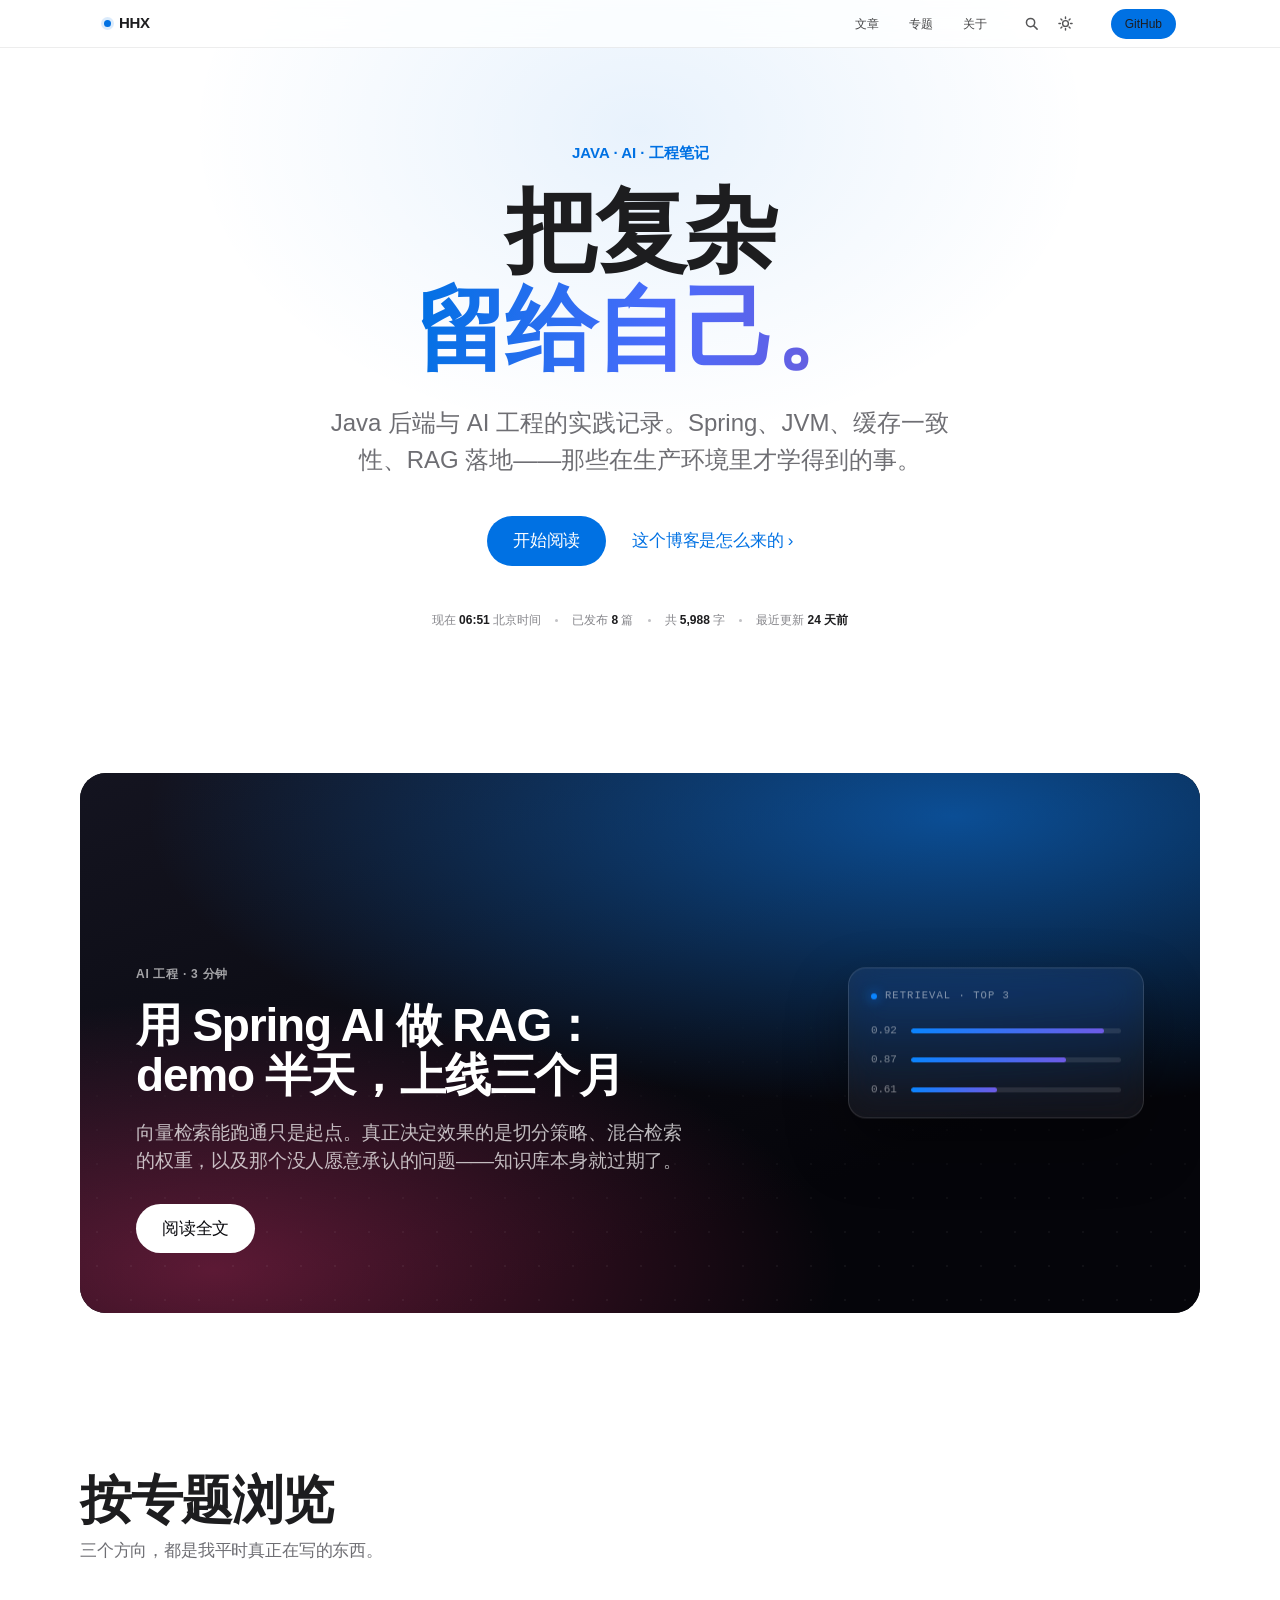
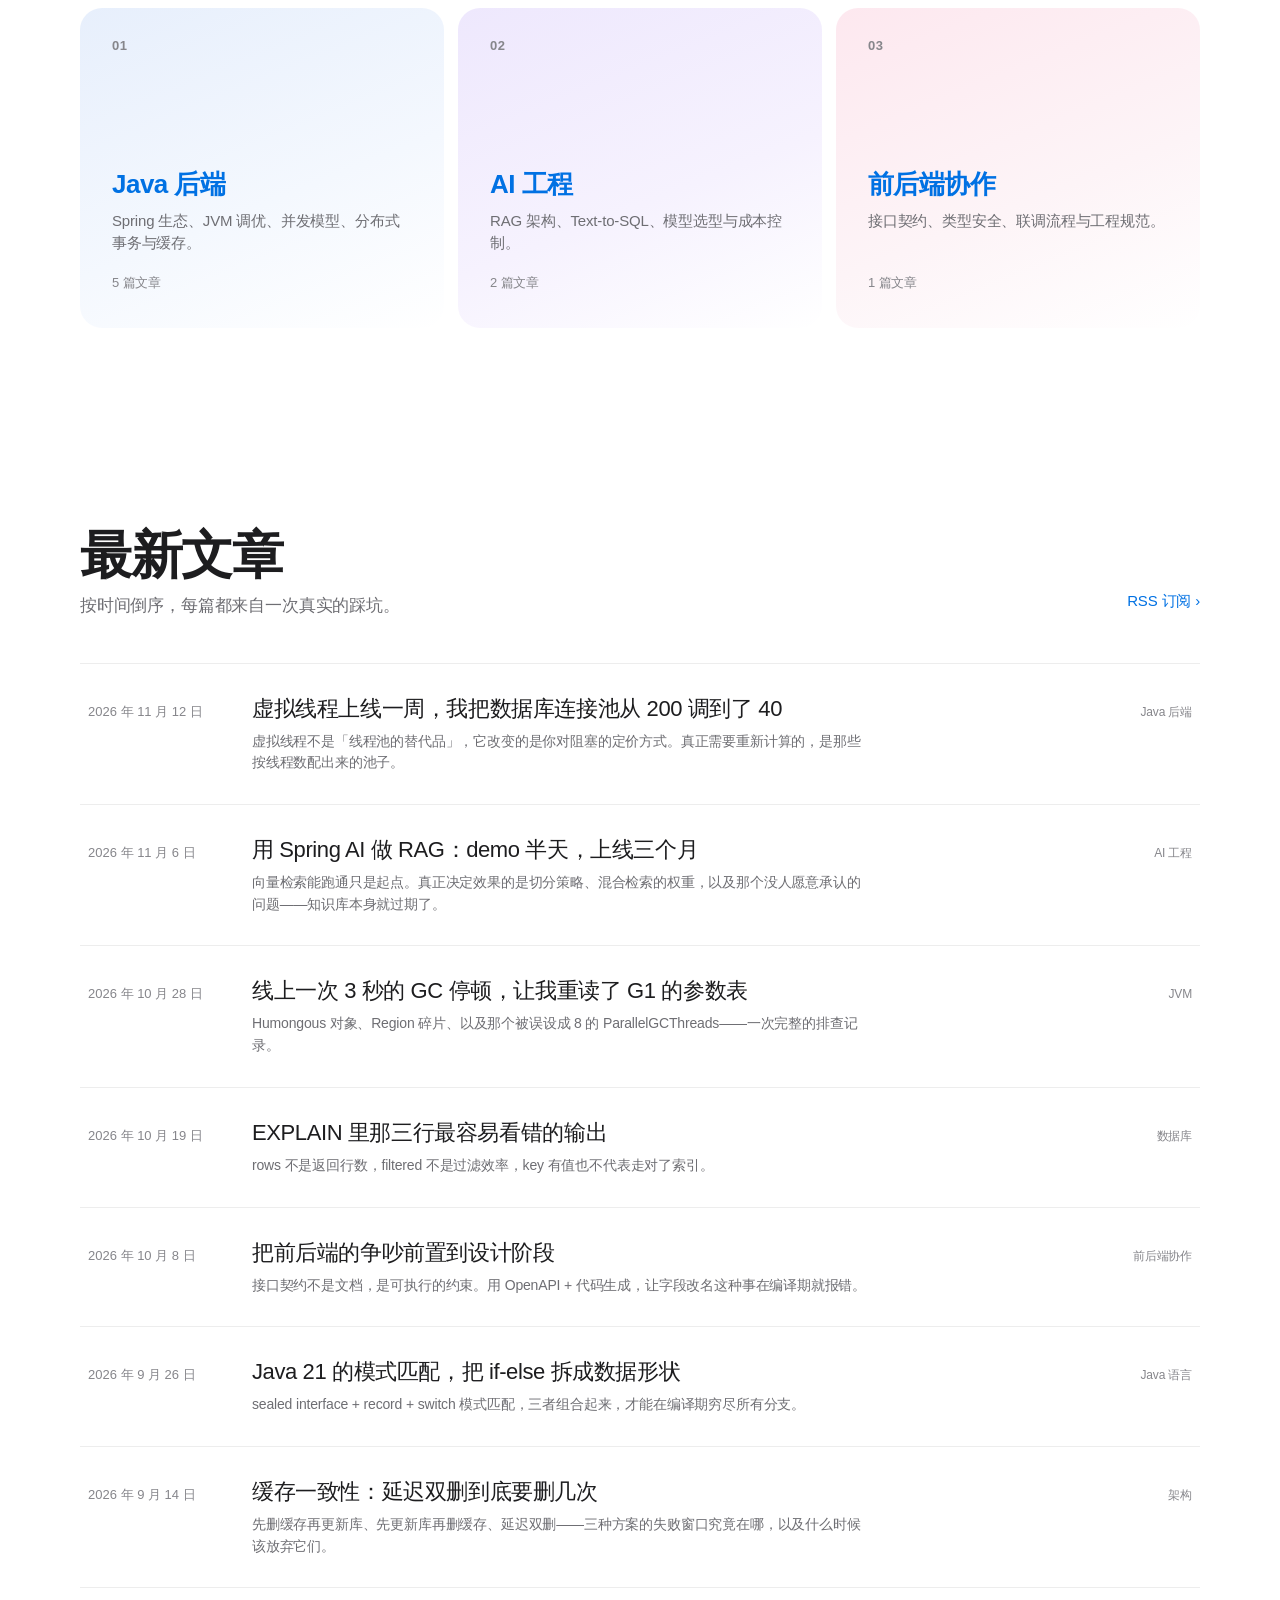
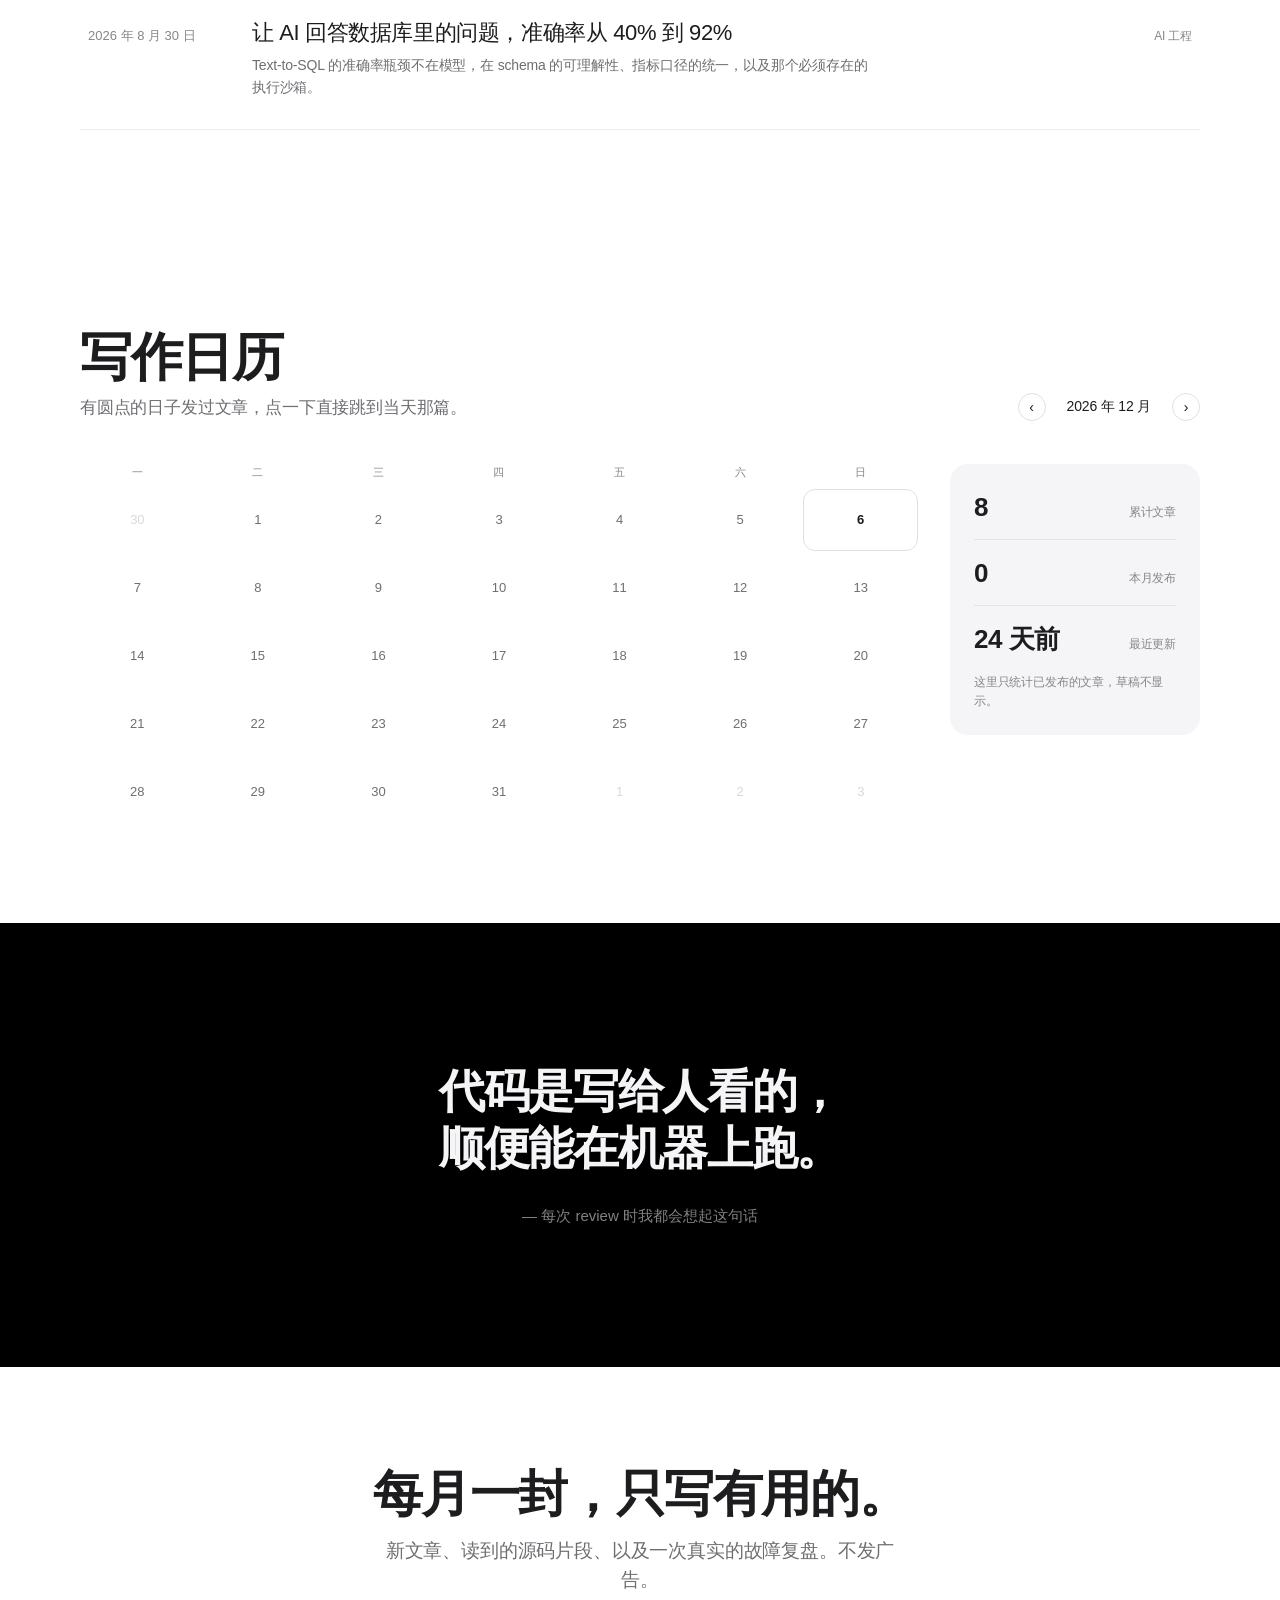
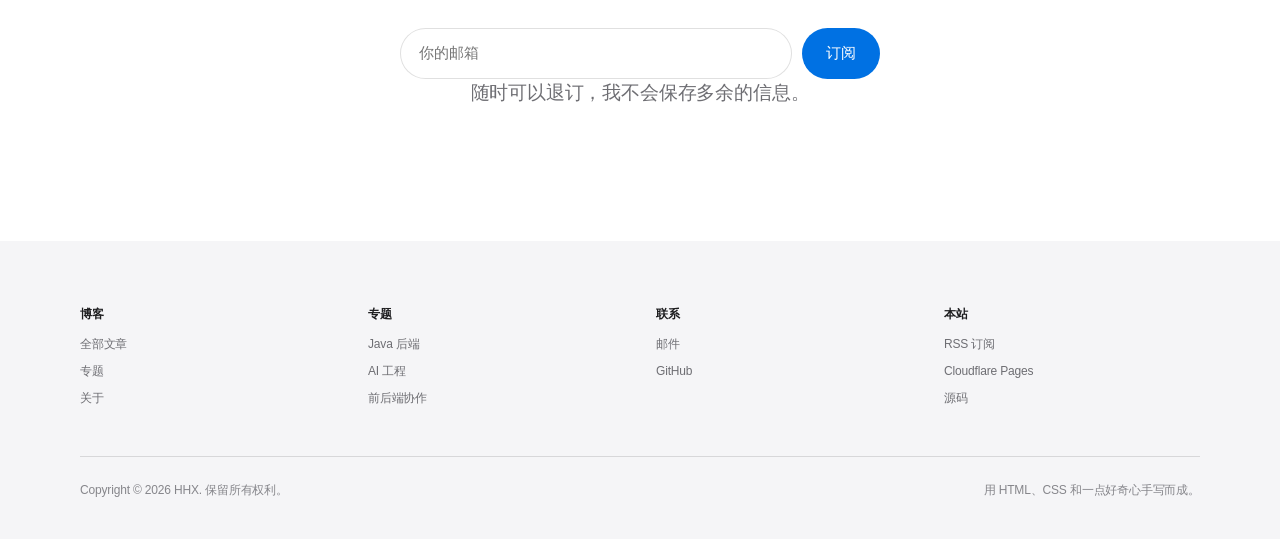
==== commit 157954a3: "feat: 绑定自定义域名 aikouya.store，新增订阅引导页 - RSS 链接改为指向 subscribe.html，说明 RSS 不是网页、给阅读器用 - 订阅页提供订阅地址一键复制、Fe" ====
--- a/index.html
+++ b/index.html
@@ -11,6 +11,9 @@
 <meta property="og:type" content="website" />
 <link rel="icon" href="data:image/svg+xml,%3Csvg xmlns='http://www.w3.org/2000/svg' viewBox='0 0 32 32'%3E%3Crect width='32' height='32' rx='8' fill='%230071e3'/%3E%3Ctext x='16' y='22' font-family='Helvetica,Arial' font-size='15' font-weight='700' fill='white' text-anchor='middle'%3EH%3C/text%3E%3C/svg%3E" />
 <link rel="alternate" type="application/rss+xml" title="HHX — Java 与 AI 笔记" href="feed.xml" />
+<link rel="canonical" href="https://aikouya.store/" />
+<meta property="og:url" content="https://aikouya.store/" />
+<meta property="og:site_name" content="HHX" />
 <link rel="stylesheet" href="assets/css/site.css" />
 </head>
 <body>
@@ -103,7 +106,7 @@
         <h2>最新文章</h2>
         <p>按时间倒序，每篇都来自一次真实的踩坑。</p>
       </div>
-      <a class="link-arrow" href="feed.xml">RSS 订阅 <span>›</span></a>
+      <a class="link-arrow" href="subscribe.html">RSS 订阅 <span>›</span></a>
     </div>
     <div class="posts" data-post-list></div>
   </div>
@@ -149,7 +152,7 @@
     <h2 class="reveal">每月一封，只写有用的。</h2>
     <p class="reveal">新文章、读到的源码片段、以及一次真实的故障复盘。不发广告。</p>
     <form class="mail-form reveal">
-      <input type="email" id="sub-email" name="email" placeholder="你的邮箱" required aria-label="邮箱" />
+      <input type="email" id="sub-email" name="email" autocomplete="email" placeholder="你的邮箱" required aria-label="邮箱" />
       <button type="submit">订阅</button>
     </form>
     <p class="form-note reveal">随时可以退订，我不会保存多余的信息。</p>
@@ -185,6 +188,7 @@
       <div class="footer-col">
         <h4>本站</h4>
         <ul>
+          <li><a href="subscribe.html">RSS 订阅</a></li>
           <li><a href="https://pages.cloudflare.com" target="_blank" rel="noopener">Cloudflare Pages</a></li>
           <li><a href="https://github.com/h2914214713/hhx-blog" target="_blank" rel="noopener">源码</a></li>
         </ul>
--- a/assets/css/site.css
+++ b/assets/css/site.css
@@ -1773,3 +1773,192 @@
     bottom: 16px;
   }
 }
+
+/* ==========================================================================
+   订阅页
+   ========================================================================== */
+
+.sub-card {
+  max-width: 760px;
+  margin: 0 auto;
+  padding: 44px 44px 40px;
+  border-radius: 22px;
+  border: 1px solid var(--line-soft);
+  background: var(--paper-2);
+}
+
+.sub-card h2 {
+  margin: 0 0 8px;
+  font-size: 26px;
+  line-height: 1.18;
+  letter-spacing: -0.022em;
+  font-weight: 600;
+}
+
+.sub-desc {
+  margin: 0 0 22px;
+  font-size: 15px;
+  line-height: 1.55;
+  color: var(--ink-2);
+}
+
+.feed-url {
+  display: flex;
+  align-items: center;
+  gap: 10px;
+  padding: 12px 12px 12px 16px;
+  border-radius: 13px;
+  border: 1px solid var(--line);
+  background: var(--paper);
+}
+
+.feed-url code {
+  flex: 1;
+  min-width: 0;
+  font-family: var(--mono);
+  font-size: 13px;
+  color: var(--ink);
+  overflow-x: auto;
+  white-space: nowrap;
+  scrollbar-width: none;
+}
+
+.feed-url code::-webkit-scrollbar {
+  display: none;
+}
+
+.feed-copy {
+  flex: none;
+  font-family: var(--font);
+  font-size: 13px;
+  letter-spacing: 0;
+  color: var(--blue);
+  background: transparent;
+  border: 1px solid var(--line);
+  border-radius: 8px;
+  padding: 6px 12px;
+  cursor: pointer;
+  transition: background 0.25s var(--ease), color 0.25s var(--ease),
+    border-color 0.25s var(--ease);
+}
+
+.feed-copy:hover {
+  background: var(--paper-2);
+}
+
+.feed-copy.is-done {
+  color: #1d9b52;
+  border-color: rgba(29, 155, 82, 0.45);
+}
+
+.sub-actions {
+  display: flex;
+  align-items: center;
+  gap: 14px;
+  flex-wrap: wrap;
+  margin-top: 22px;
+}
+
+.sub-actions .btn {
+  font-size: 15px;
+  padding: 10px 20px;
+}
+
+.btn-ghost {
+  background: transparent;
+  color: var(--blue);
+  border: 1px solid var(--line);
+}
+
+.btn-ghost:hover {
+  background: var(--paper);
+  color: var(--blue);
+}
+
+.sub-actions .link-arrow {
+  font-size: 14px;
+}
+
+.sub-note {
+  margin-top: 34px;
+  padding-top: 26px;
+  border-top: 1px solid var(--line-soft);
+}
+
+.sub-note h3 {
+  margin: 0 0 8px;
+  font-size: 15px;
+  font-weight: 600;
+  letter-spacing: -0.01em;
+}
+
+.sub-note h3 + p,
+.sub-note p {
+  margin: 0 0 20px;
+  font-size: 14px;
+  line-height: 1.65;
+  color: var(--ink-2);
+}
+
+.sub-note ul {
+  margin: 0 0 20px;
+  padding-left: 18px;
+  font-size: 14px;
+  line-height: 1.75;
+  color: var(--ink-2);
+}
+
+.sub-note li {
+  margin-bottom: 4px;
+}
+
+.sub-note strong {
+  color: var(--ink);
+  font-weight: 600;
+}
+
+.sub-note code {
+  font-family: var(--mono);
+  font-size: 0.88em;
+  background: var(--code-bg);
+  padding: 2px 6px;
+  border-radius: 5px;
+}
+
+.sub-note pre {
+  margin: 0;
+  background: var(--pre-bg);
+  border: 1px solid var(--pre-border);
+  color: #f2f2f7;
+  border-radius: 12px;
+  padding: 14px 16px;
+  overflow-x: auto;
+}
+
+.sub-note pre code {
+  background: none;
+  padding: 0;
+  color: inherit;
+  font-size: 12.5px;
+  line-height: 1.7;
+}
+
+@media (max-width: 700px) {
+  .sub-card {
+    padding: 28px 20px 26px;
+    border-radius: 18px;
+  }
+
+  .sub-card h2 {
+    font-size: 22px;
+  }
+
+  .sub-actions {
+    gap: 10px;
+  }
+
+  .sub-actions .btn {
+    flex: 1 1 auto;
+    justify-content: center;
+  }
+}
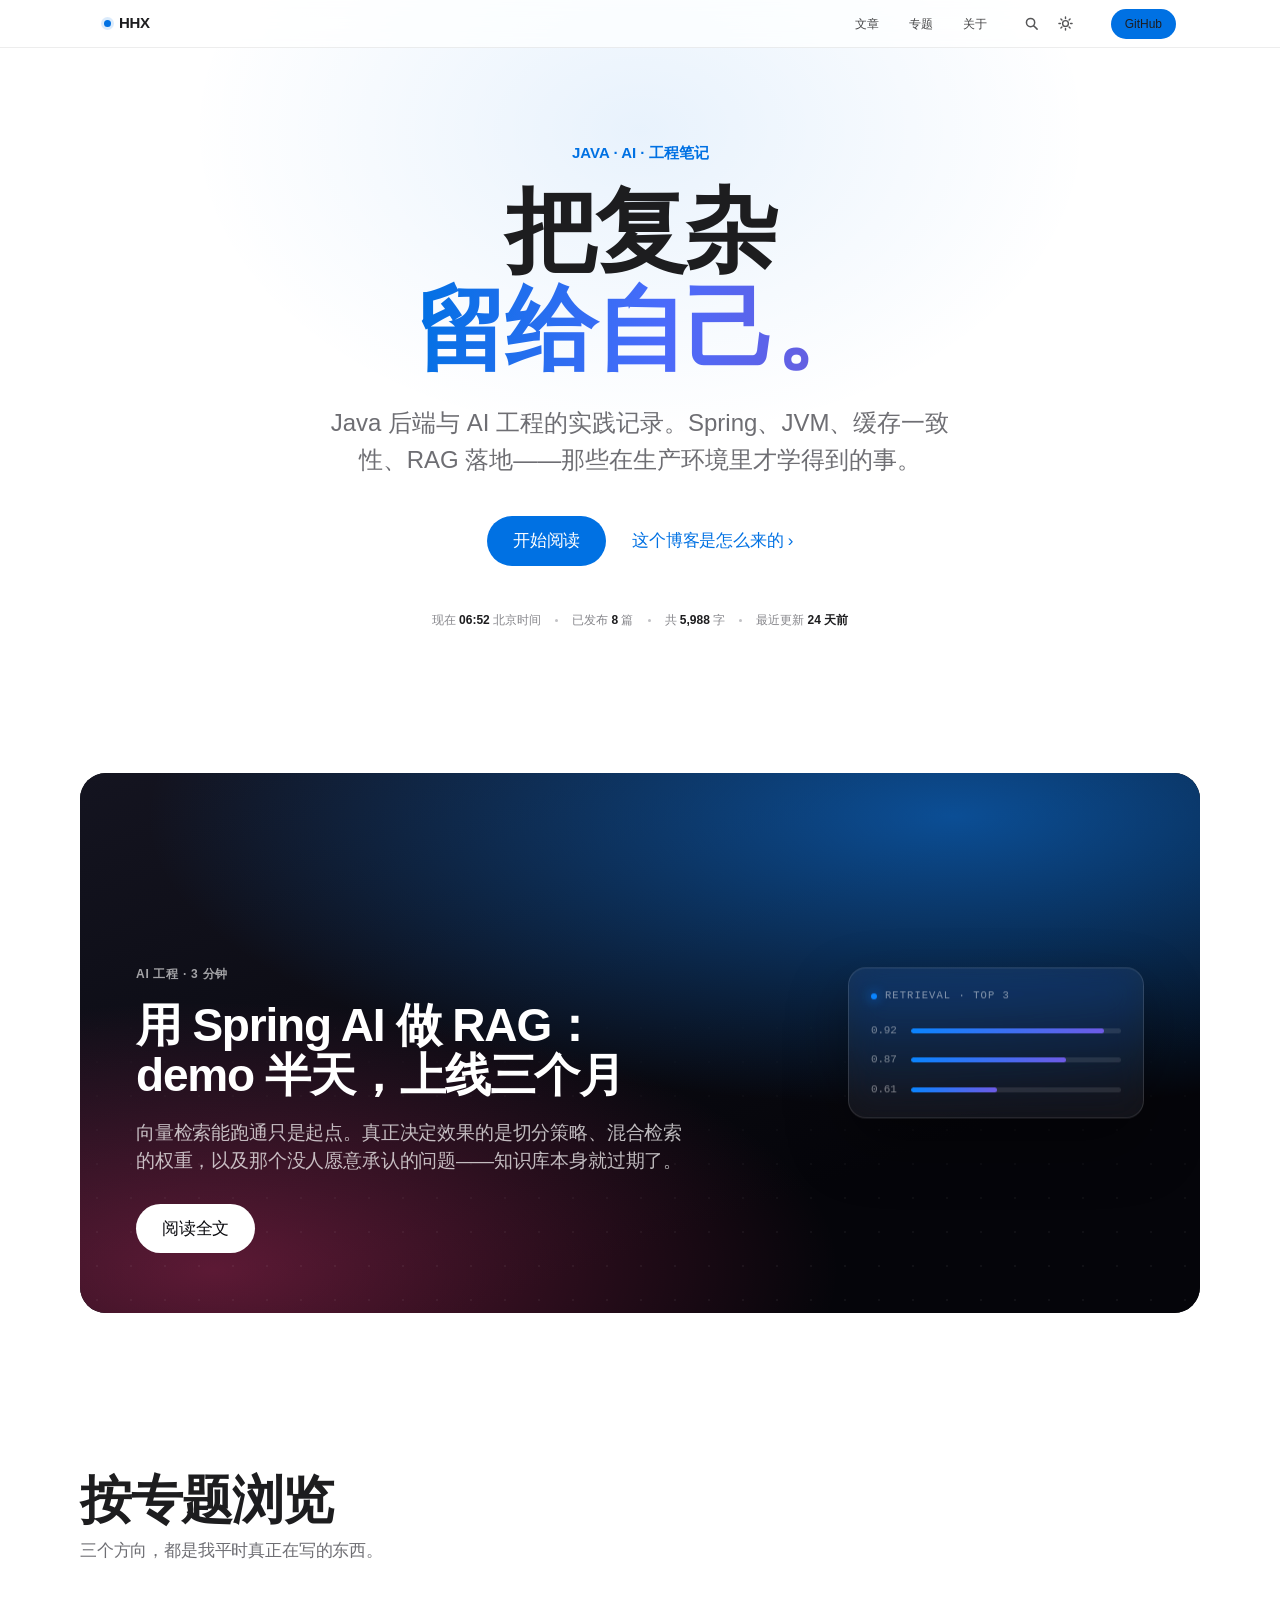
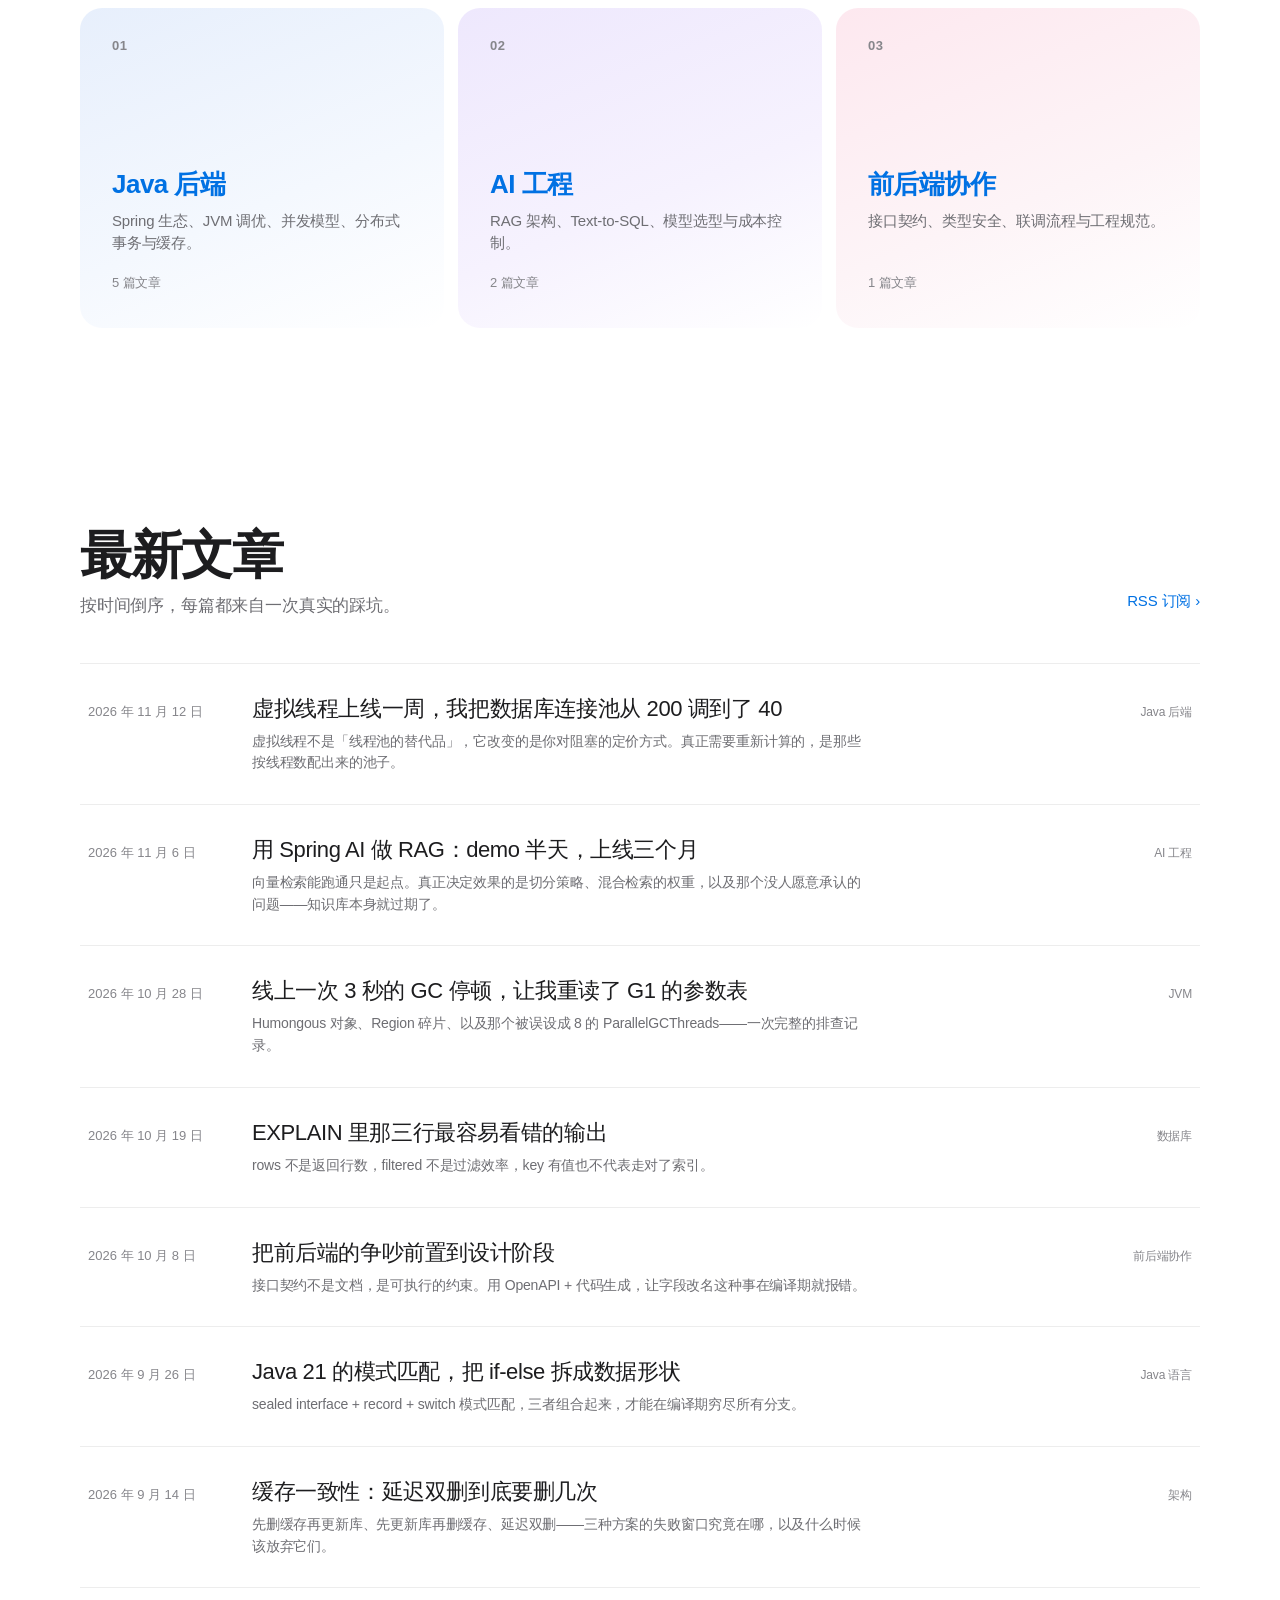
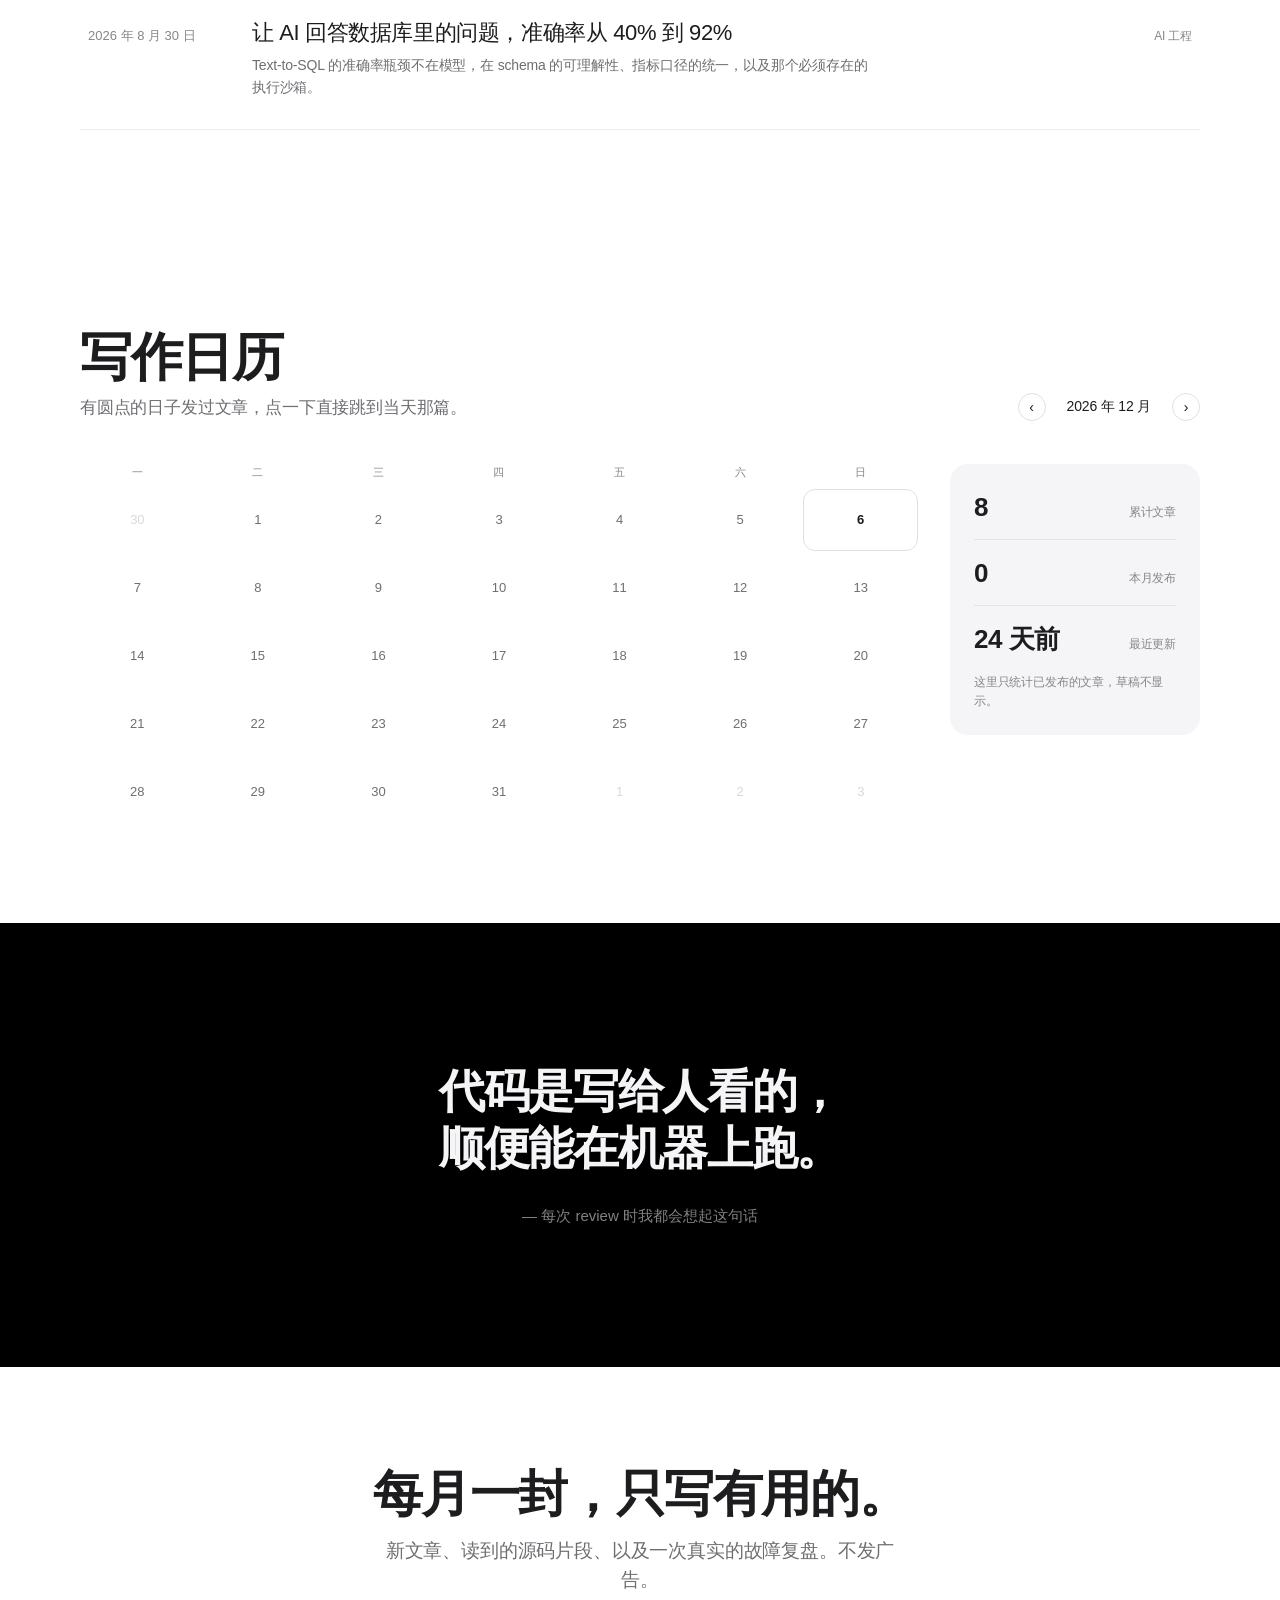
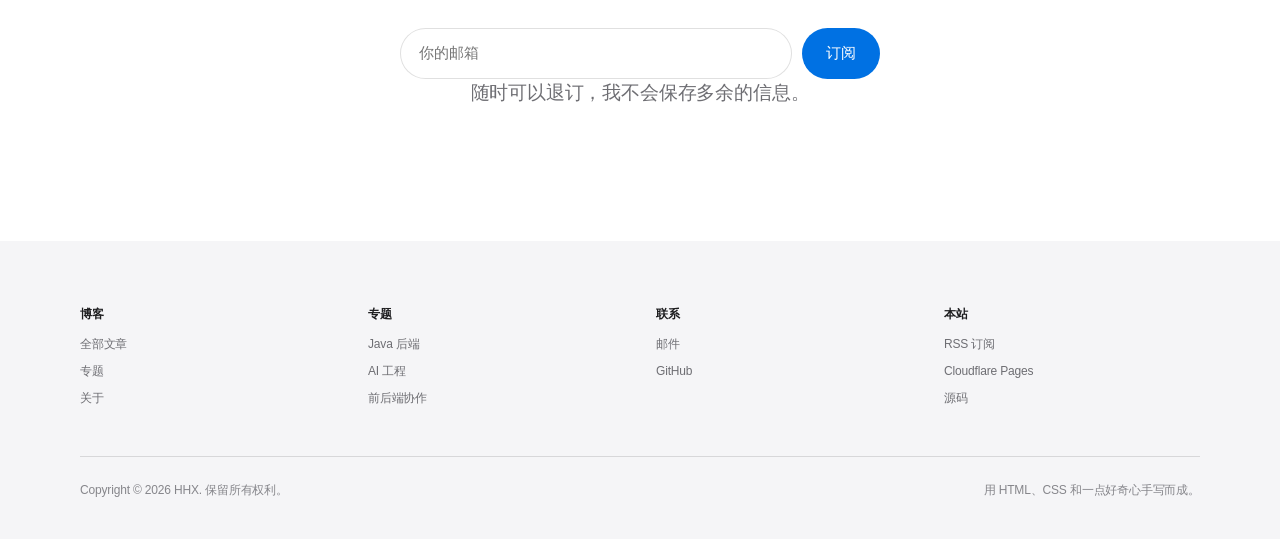
==== commit 7b7c7827: "chore: 站点地址切换到 hhx-blog.aikouya.store - feed/sitemap 站点根地址、各页 canonical 与 og:url 全量更新 - robots.txt 的" ====
--- a/index.html
+++ b/index.html
@@ -11,8 +11,8 @@
 <meta property="og:type" content="website" />
 <link rel="icon" href="data:image/svg+xml,%3Csvg xmlns='http://www.w3.org/2000/svg' viewBox='0 0 32 32'%3E%3Crect width='32' height='32' rx='8' fill='%230071e3'/%3E%3Ctext x='16' y='22' font-family='Helvetica,Arial' font-size='15' font-weight='700' fill='white' text-anchor='middle'%3EH%3C/text%3E%3C/svg%3E" />
 <link rel="alternate" type="application/rss+xml" title="HHX — Java 与 AI 笔记" href="feed.xml" />
-<link rel="canonical" href="https://aikouya.store/" />
-<meta property="og:url" content="https://aikouya.store/" />
+<link rel="canonical" href="https://hhx-blog.aikouya.store/" />
+<meta property="og:url" content="https://hhx-blog.aikouya.store/" />
 <meta property="og:site_name" content="HHX" />
 <link rel="stylesheet" href="assets/css/site.css" />
 </head>
